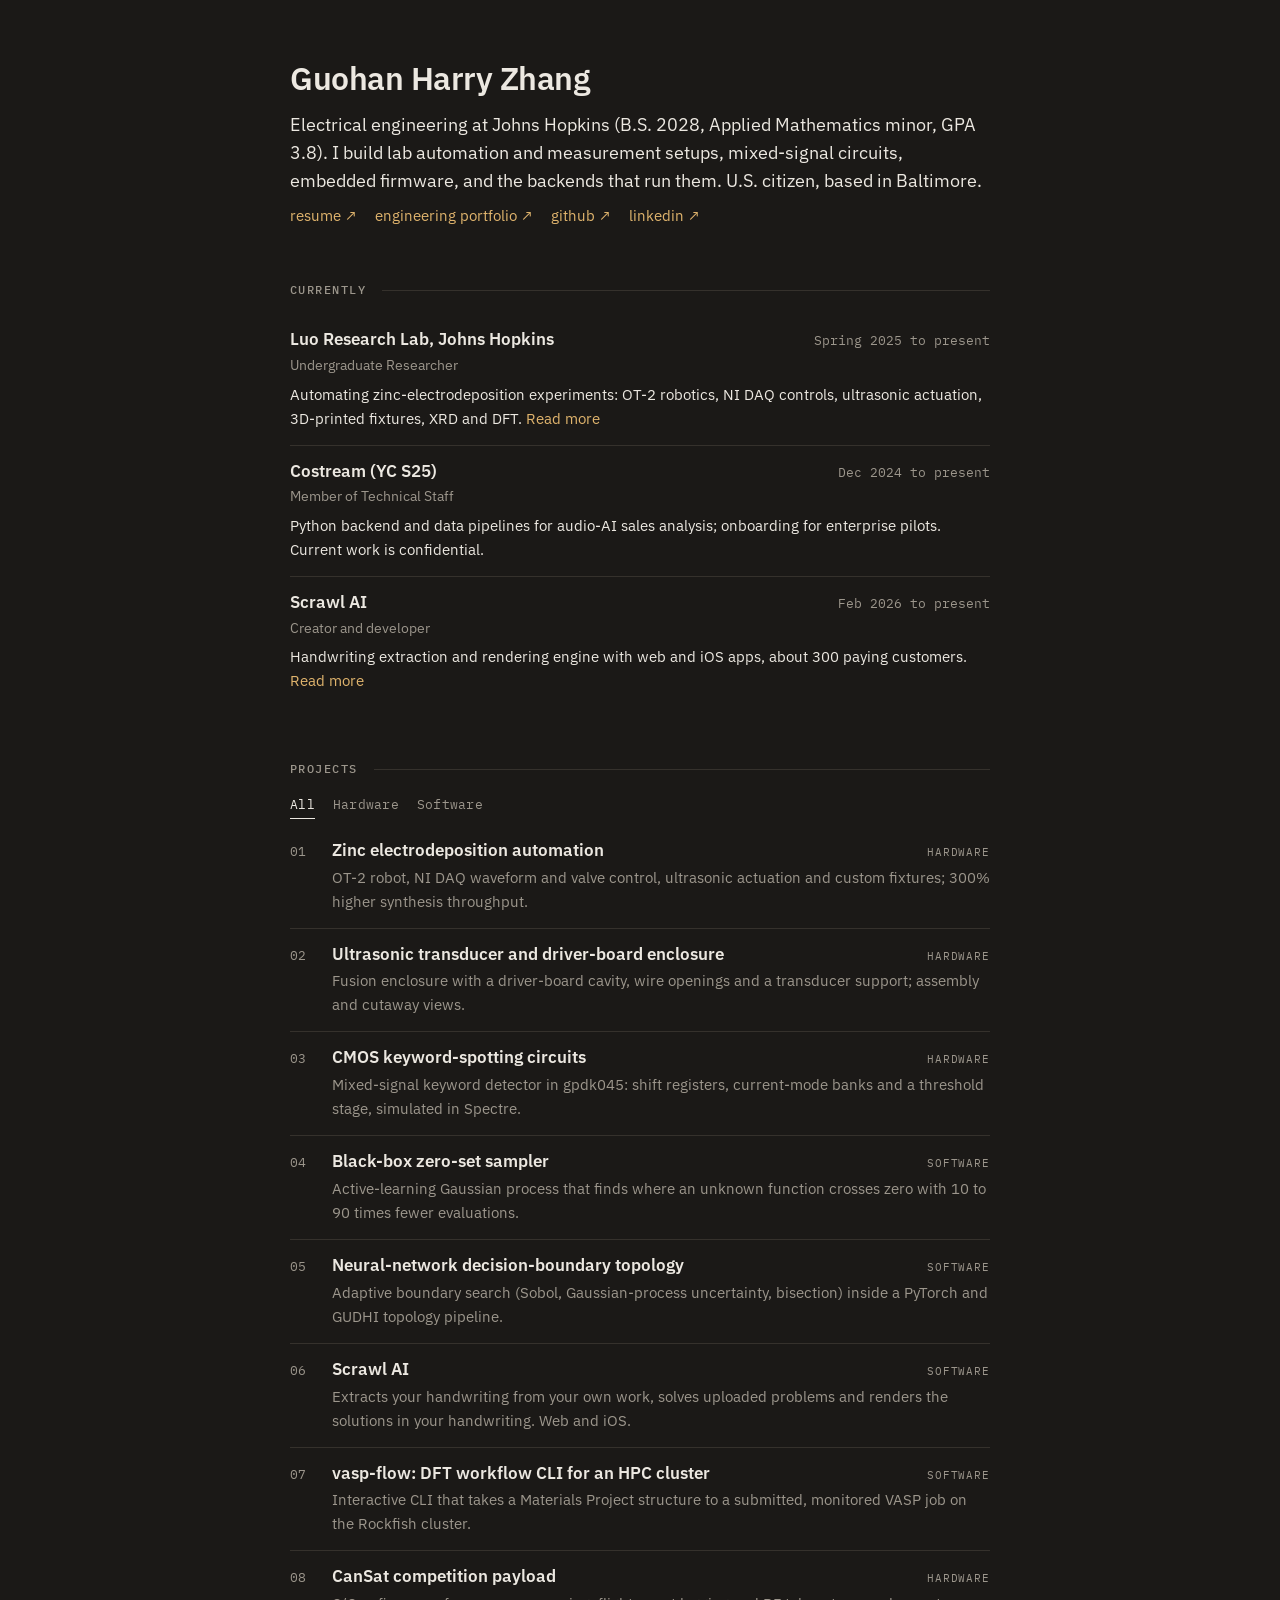
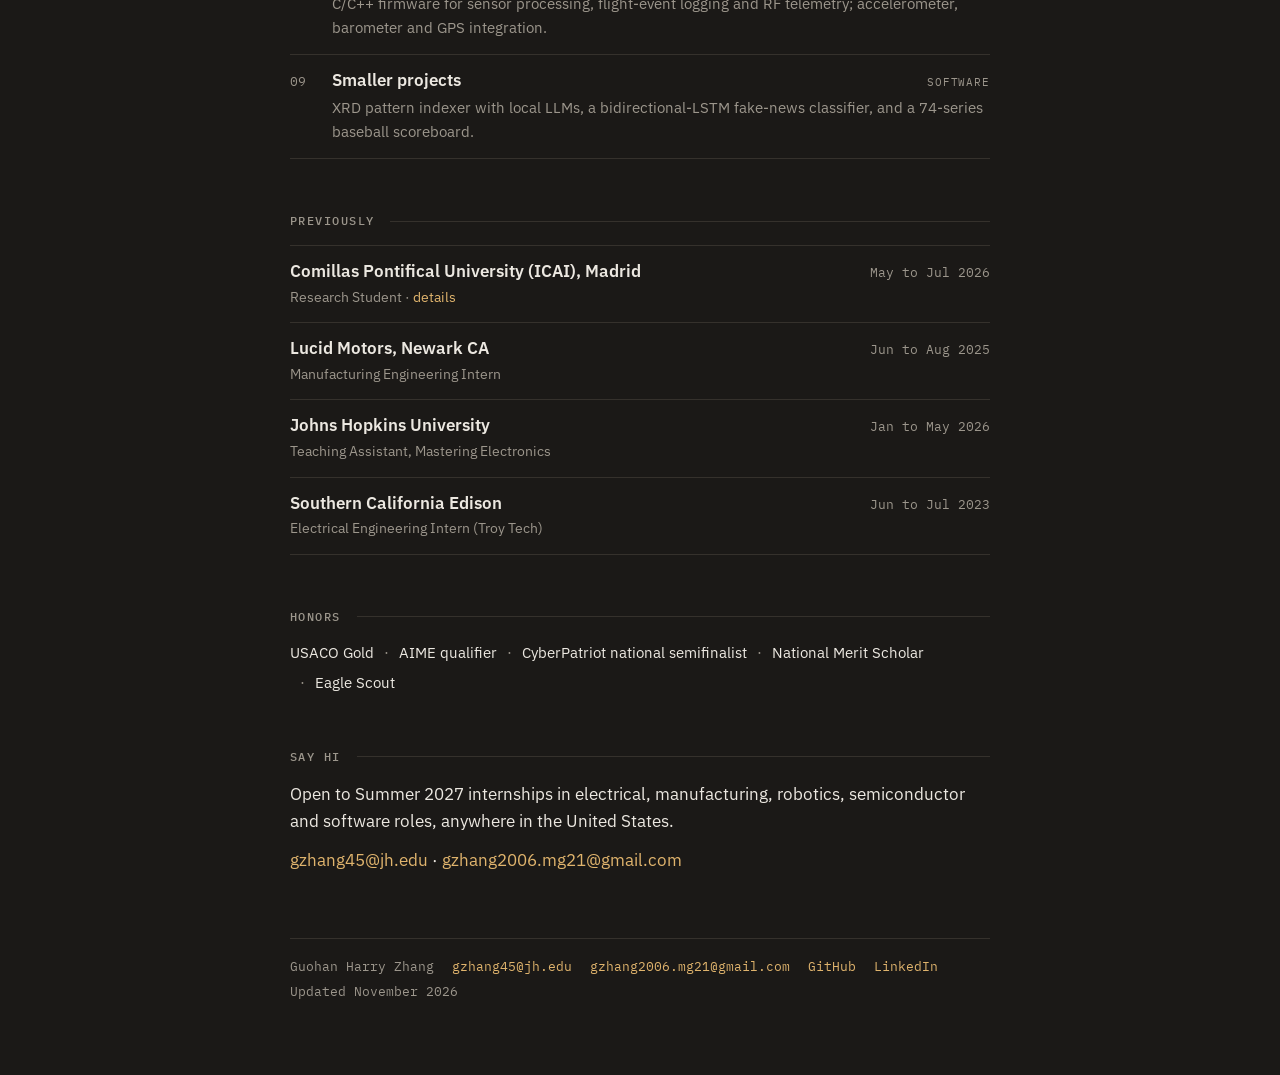
==== index.html @ 82062c02 "Warm charcoal palette with amber links; IBM Plex Sans with Plex Mono labels" ====
<!doctype html>
<html lang="en"><head><meta charset="utf-8"><meta name="viewport" content="width=device-width,initial-scale=1">
<title>Guohan Harry Zhang</title>
<meta name="description" content="Guohan Harry Zhang, electrical engineering at Johns Hopkins: lab automation, mixed-signal circuits, embedded firmware and backend software.">
<meta name="robots" content="noindex, nofollow">
<meta property="og:title" content="Guohan Harry Zhang"><meta property="og:description" content="Guohan Harry Zhang, electrical engineering at Johns Hopkins: lab automation, mixed-signal circuits, embedded firmware and backend software.">
<meta property="og:url" content="https://guohanharryzhang.github.io/"><meta property="og:type" content="website">
<link rel="canonical" href="https://guohanharryzhang.github.io/">
<link rel="preconnect" href="https://fonts.googleapis.com"><link rel="preconnect" href="https://fonts.gstatic.com" crossorigin>
<link href="https://fonts.googleapis.com/css2?family=IBM+Plex+Sans:wght@400;500;600&family=IBM+Plex+Mono:wght@400;500&display=swap" rel="stylesheet">
<link rel="stylesheet" href="/style.css?v=6"></head><body><main>

<header><h1>Guohan Harry Zhang</h1>
<p class="lede">Electrical engineering at Johns Hopkins (B.S. 2028, Applied Mathematics minor, GPA 3.8). I build lab automation and measurement setups, mixed-signal circuits, embedded firmware, and the backends that run them. U.S. citizen, based in Baltimore.</p>
<div class="links"><a href="/assets/Guohan_Zhang_Resume.pdf">resume ↗</a><a href="/assets/Guohan_Zhang_Portfolio.pdf">engineering portfolio ↗</a><a href="https://github.com/guohanharryzhang">github ↗</a><a href="https://www.linkedin.com/in/harrygzhang/">linkedin ↗</a></div></header>
<h2>Currently</h2><div class="row"><h3>Luo Research Lab, Johns Hopkins</h3><span class="when">Spring 2025 to present</span><span class="role">Undergraduate Researcher</span><p class="desc">Automating zinc-electrodeposition experiments: OT-2 robotics, NI DAQ controls, ultrasonic actuation, 3D-printed fixtures, XRD and DFT. <a href=/work/zinc-electrodeposition-automation/>Read more</a></p></div><div class="row"><h3>Costream (YC S25)</h3><span class="when">Dec 2024 to present</span><span class="role">Member of Technical Staff</span><p class="desc">Python backend and data pipelines for audio-AI sales analysis; onboarding for enterprise pilots. Current work is confidential.</p></div><div class="row"><h3>Scrawl AI</h3><span class="when">Feb 2026 to present</span><span class="role">Creator and developer</span><p class="desc">Handwriting extraction and rendering engine with web and iOS apps, about 300 paying customers. <a href=/work/scrawl-ai/>Read more</a></p></div>
<h2>Projects</h2>
<div class="filters" role="group" aria-label="Filter projects"><button aria-pressed="true" data-f="all">All</button><button aria-pressed="false" data-f="hardware">Hardware</button><button aria-pressed="false" data-f="software">Software</button></div>
<ol class="projects"><li data-tag="hardware"><h3><a href="/work/zinc-electrodeposition-automation/">Zinc electrodeposition automation</a></h3><span class="tag">hardware</span><p class="one">OT-2 robot, NI DAQ waveform and valve control, ultrasonic actuation and custom fixtures; 300% higher synthesis throughput.</p></li><li data-tag="hardware"><h3><a href="/work/ultrasonic-transducer-enclosure/">Ultrasonic transducer and driver-board enclosure</a></h3><span class="tag">hardware</span><p class="one">Fusion enclosure with a driver-board cavity, wire openings and a transducer support; assembly and cutaway views.</p></li><li data-tag="hardware"><h3><a href="/work/cmos-keyword-spotting/">CMOS keyword-spotting circuits</a></h3><span class="tag">hardware</span><p class="one">Mixed-signal keyword detector in gpdk045: shift registers, current-mode banks and a threshold stage, simulated in Spectre.</p></li><li data-tag="software"><h3><a href="/work/zero-set-finder/">Black-box zero-set sampler</a></h3><span class="tag">software</span><p class="one">Active-learning Gaussian process that finds where an unknown function crosses zero with 10 to 90 times fewer evaluations.</p></li><li data-tag="software"><h3><a href="/work/neural-network-topology/">Neural-network decision-boundary topology</a></h3><span class="tag">software</span><p class="one">Adaptive boundary search (Sobol, Gaussian-process uncertainty, bisection) inside a PyTorch and GUDHI topology pipeline.</p></li><li data-tag="software"><h3><a href="/work/scrawl-ai/">Scrawl AI</a></h3><span class="tag">software</span><p class="one">Extracts your handwriting from your own work, solves uploaded problems and renders the solutions in your handwriting. Web and iOS.</p></li><li data-tag="software"><h3><a href="/work/vasp-flow/">vasp-flow: DFT workflow CLI for an HPC cluster</a></h3><span class="tag">software</span><p class="one">Interactive CLI that takes a Materials Project structure to a submitted, monitored VASP job on the Rockfish cluster.</p></li><li data-tag="hardware"><h3><a href="/work/cansat-payload/">CanSat competition payload</a></h3><span class="tag">hardware</span><p class="one">C/C++ firmware for sensor processing, flight-event logging and RF telemetry; accelerometer, barometer and GPS integration.</p></li><li data-tag="software"><h3><a href="/work/smaller-projects/">Smaller projects</a></h3><span class="tag">software</span><p class="one">XRD pattern indexer with local LLMs, a bidirectional-LSTM fake-news classifier, and a 74-series baseball scoreboard.</p></li></ol>
<h2>Previously</h2><div class="row"><h3>Comillas Pontifical University (ICAI), Madrid</h3><span class="when">May to Jul 2026</span><span class="role">Research Student · <a href=/work/neural-network-topology/>details</a></span></div><div class="row"><h3>Lucid Motors, Newark CA</h3><span class="when">Jun to Aug 2025</span><span class="role">Manufacturing Engineering Intern</span></div><div class="row"><h3>Johns Hopkins University</h3><span class="when">Jan to May 2026</span><span class="role">Teaching Assistant, Mastering Electronics</span></div><div class="row"><h3>Southern California Edison</h3><span class="when">Jun to Jul 2023</span><span class="role">Electrical Engineering Intern (Troy Tech)</span></div>
<h2>Honors</h2><ul class="honors"><li>USACO Gold</li><li>AIME qualifier</li><li>CyberPatriot national semifinalist</li><li>National Merit Scholar</li><li>Eagle Scout</li></ul>
<h2>Say hi</h2><p class="contact">Open to Summer 2027 internships in electrical, manufacturing, robotics, semiconductor and software roles, anywhere in the United States.</p>
<p class="contact"><a href="mailto:gzhang45@jh.edu">gzhang45@jh.edu</a> · <a href="mailto:gzhang2006.mg21@gmail.com">gzhang2006.mg21@gmail.com</a></p>
<script>
document.querySelectorAll('.filters button').forEach(b=>b.addEventListener('click',()=>{
 const f=b.dataset.f;document.querySelectorAll('.filters button').forEach(x=>x.setAttribute('aria-pressed',x===b));
 document.querySelectorAll('ol.projects li').forEach(li=>li.classList.toggle('hide',f!=='all'&&li.dataset.tag!==f));}));
</script>
<footer><span>Guohan Harry Zhang</span><a href="mailto:gzhang45@jh.edu">gzhang45@jh.edu</a><a href="mailto:gzhang2006.mg21@gmail.com">gzhang2006.mg21@gmail.com</a><a href="https://github.com/guohanharryzhang">GitHub</a><a href="https://www.linkedin.com/in/harrygzhang/">LinkedIn</a><span>Updated November 2026</span></footer>
</main></body></html>
---- style.css ----
:root{--bg:#1b1917;--fg:#ece8e1;--muted:#9c968c;--line:#35312c;--accent:#e0b46d;--soft:#242120;--figbg:#f5f3ef;color-scheme:dark}
*{box-sizing:border-box}html{-webkit-text-size-adjust:100%}
body{margin:0;background:var(--bg);color:var(--fg);font:16px/1.6 "IBM Plex Sans",-apple-system,BlinkMacSystemFont,"Segoe UI",Helvetica,Arial,sans-serif;padding:0 20px}
main{max-width:700px;margin:0 auto;padding:60px 0 72px}
a{color:var(--accent);text-decoration:none}a:hover{text-decoration:underline;text-underline-offset:3px}
h1{font-size:32px;font-weight:600;line-height:1.15;margin:0 0 6px;letter-spacing:-.015em}
h2{display:flex;align-items:center;gap:16px;font:500 12px/1 "IBM Plex Mono",ui-monospace,SFMono-Regular,Menlo,monospace;letter-spacing:.12em;text-transform:uppercase;color:var(--muted);margin:56px 0 18px}
h2::after{content:"";flex:1;height:1px;background:var(--line)}
h3{font-size:17px;font-weight:600;margin:0;line-height:1.35}
h3 a{color:var(--fg)}h3 a:hover{color:var(--accent)}
p{margin:0 0 12px}
.lede{font-size:18px;line-height:1.55;margin:14px 0 6px}
.meta{font-size:14px;color:var(--muted);margin:0 0 18px}
.meta span+span::before{content:"\00b7";margin:0 8px}
.links{display:flex;flex-wrap:wrap;gap:6px 18px;margin:10px 0 0;font-size:15px}
.row{display:grid;grid-template-columns:1fr auto;gap:2px 16px;padding:14px 0;border-top:1px solid var(--line)}
.row:first-of-type{border-top:0}.row:last-of-type{border-bottom:1px solid var(--line)}
.row .when{color:var(--muted);font:13px/1.6 "IBM Plex Mono",ui-monospace,SFMono-Regular,Menlo,monospace;white-space:nowrap;padding-top:3px}
.row .role{color:var(--muted);font-size:14px;grid-column:1/-1}
.row .desc{grid-column:1/-1;font-size:15px;margin:4px 0 0}
ol.projects{list-style:none;padding:0;margin:0;counter-reset:p}
ol.projects li{display:grid;grid-template-columns:30px 1fr auto;gap:3px 12px;padding:14px 0;border-top:1px solid var(--line);counter-increment:p}
ol.projects li:first-child{border-top:0}ol.projects li:last-child{border-bottom:1px solid var(--line)}
ol.projects li::before{content:counter(p,decimal-leading-zero);color:var(--muted);font:13px/1.6 "IBM Plex Mono",ui-monospace,SFMono-Regular,Menlo,monospace;padding-top:3px}
ol.projects .one{grid-column:2/-1;font-size:15px;color:var(--muted);margin:0}
.tag{font:11px/1.6 "IBM Plex Mono",ui-monospace,SFMono-Regular,Menlo,monospace;letter-spacing:.08em;text-transform:uppercase;color:var(--muted);padding-top:5px;white-space:nowrap}
.filters{display:flex;gap:18px;margin:0 0 6px;font:13px/1.6 "IBM Plex Mono",ui-monospace,SFMono-Regular,Menlo,monospace}
.filters button{font:inherit;background:none;color:var(--muted);border:0;border-bottom:1px solid transparent;padding:2px 0;cursor:pointer;letter-spacing:.02em}
.filters button:hover{color:var(--fg)}
.filters button[aria-pressed=true]{color:var(--fg);border-bottom-color:var(--fg)}
li.hide{display:none!important}
.honors{display:flex;flex-wrap:wrap;gap:6px 0;padding:0;margin:0;list-style:none;font-size:15px}
.honors li+li::before{content:"\00b7";color:var(--muted);margin:0 10px}
.contact{font-size:17px}
.crumb{font:13px/1.6 "IBM Plex Mono",ui-monospace,SFMono-Regular,Menlo,monospace;color:var(--muted);margin:0 0 36px;display:flex;gap:10px}
.kicker{color:var(--muted);font:13px/1.6 "IBM Plex Mono",ui-monospace,SFMono-Regular,Menlo,monospace;margin:0 0 22px}
.results{display:grid;grid-template-columns:repeat(auto-fit,minmax(150px,1fr));gap:12px 28px;margin:0 0 24px;padding:16px 0;border-top:1px solid var(--line);border-bottom:1px solid var(--line)}
.results div b{display:block;font-weight:600;font-size:26px;line-height:1.1;letter-spacing:-.02em}
.results div span{font-size:13px;color:var(--muted)}
ul.work{padding-left:18px;margin:0 0 20px}ul.work li{margin:0 0 8px}
figure{margin:26px 0}figure img{display:block;width:100%;height:auto;border:1px solid var(--line);border-radius:3px;background:var(--figbg)}
figcaption{font-size:13px;color:var(--muted);margin-top:8px}
.tools{font-size:14px;color:var(--muted)}
footer{margin-top:64px;padding-top:18px;border-top:1px solid var(--line);font:13px/1.6 "IBM Plex Mono",ui-monospace,SFMono-Regular,Menlo,monospace;color:var(--muted);display:flex;flex-wrap:wrap;gap:4px 18px}
@media(max-width:600px){h1{font-size:26px}.row{grid-template-columns:1fr}.row .when{white-space:normal}ol.projects li{grid-template-columns:30px 1fr}.tag{grid-column:2;padding-top:0}}
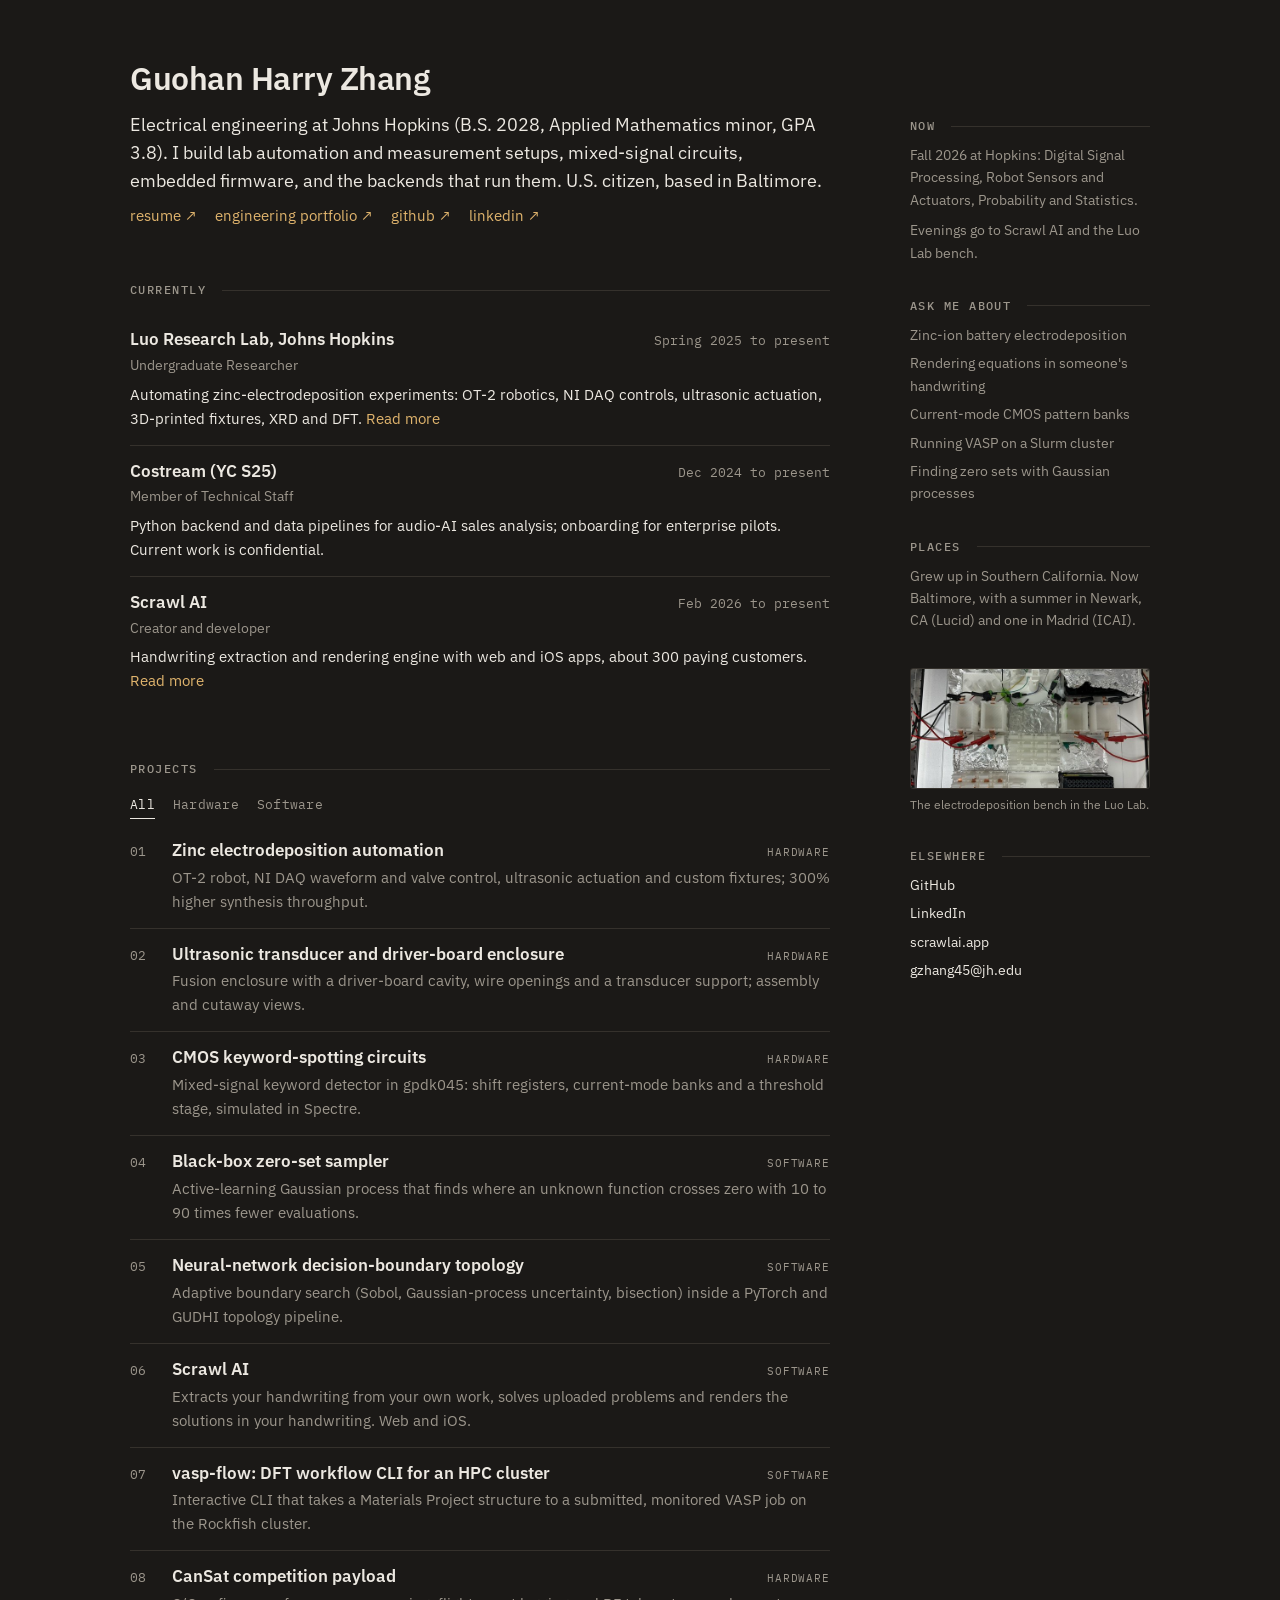
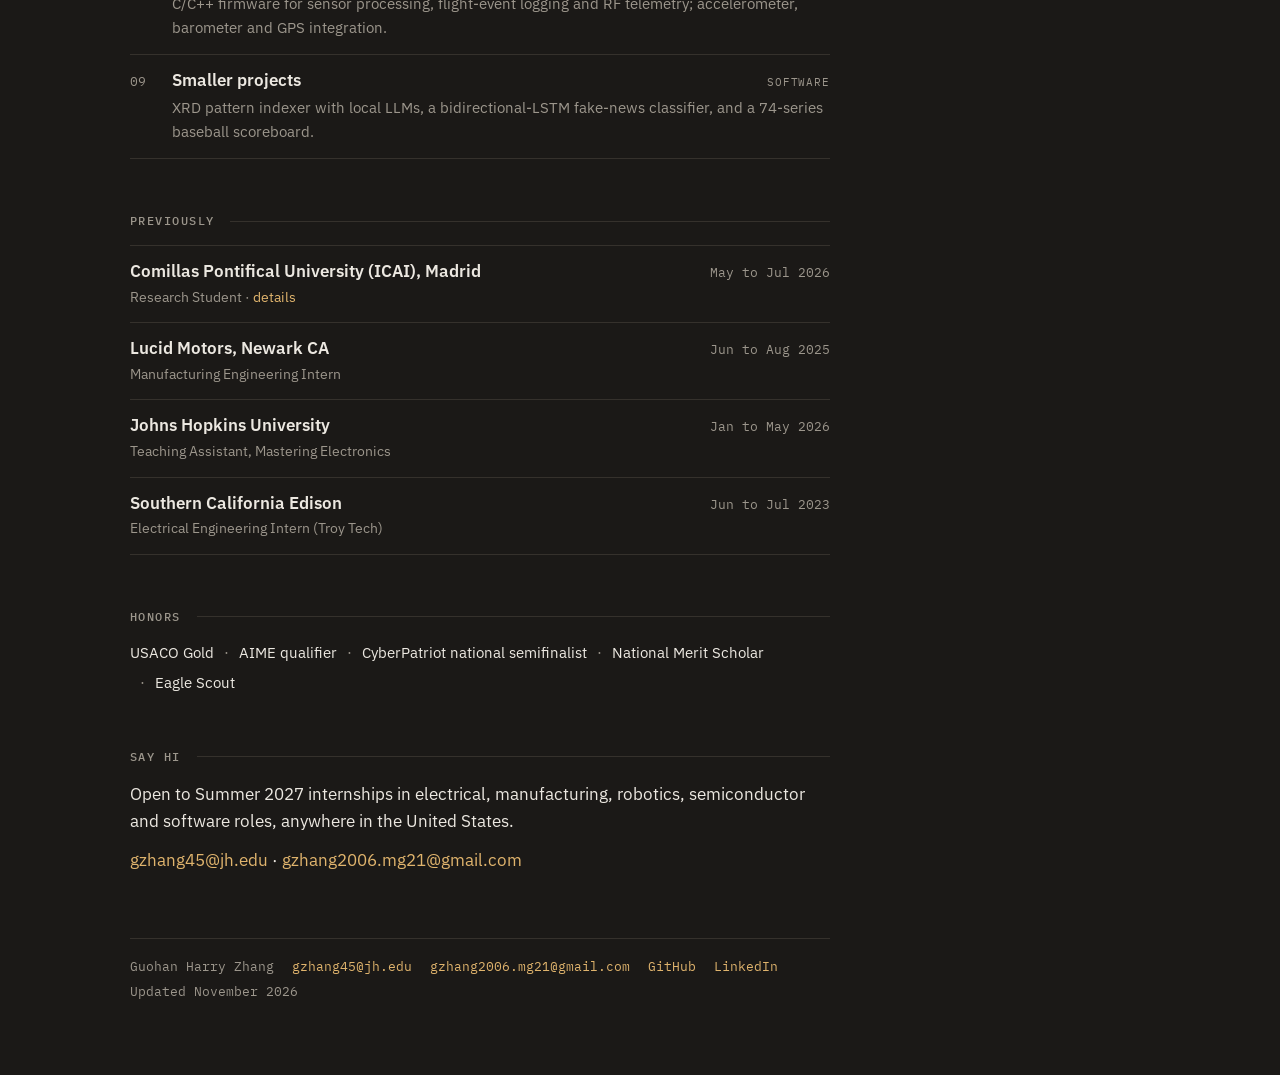
==== commit b0a4a3df: "Sidebar on wide screens (now, ask me about, places, lab photo, elsewhere); resume PDF header Guohan " ====
--- a/index.html
+++ b/index.html
@@ -8,7 +8,7 @@
 <link rel="canonical" href="https://guohanharryzhang.github.io/">
 <link rel="preconnect" href="https://fonts.googleapis.com"><link rel="preconnect" href="https://fonts.gstatic.com" crossorigin>
 <link href="https://fonts.googleapis.com/css2?family=IBM+Plex+Sans:wght@400;500;600&family=IBM+Plex+Mono:wght@400;500&display=swap" rel="stylesheet">
-<link rel="stylesheet" href="/style.css?v=6"></head><body><main>
+<link rel="stylesheet" href="/style.css?v=7"></head><body><div class="page"><main>
 
 <header><h1>Guohan Harry Zhang</h1>
 <p class="lede">Electrical engineering at Johns Hopkins (B.S. 2028, Applied Mathematics minor, GPA 3.8). I build lab automation and measurement setups, mixed-signal circuits, embedded firmware, and the backends that run them. U.S. citizen, based in Baltimore.</p>
@@ -27,4 +27,10 @@
  document.querySelectorAll('ol.projects li').forEach(li=>li.classList.toggle('hide',f!=='all'&&li.dataset.tag!==f));}));
 </script>
 <footer><span>Guohan Harry Zhang</span><a href="mailto:gzhang45@jh.edu">gzhang45@jh.edu</a><a href="mailto:gzhang2006.mg21@gmail.com">gzhang2006.mg21@gmail.com</a><a href="https://github.com/guohanharryzhang">GitHub</a><a href="https://www.linkedin.com/in/harrygzhang/">LinkedIn</a><span>Updated November 2026</span></footer>
-</main></body></html>+</main><aside>
+<section><h2>Now</h2><p>Fall 2026 at Hopkins: Digital Signal Processing, Robot Sensors and Actuators, Probability and Statistics.</p><p>Evenings go to Scrawl AI and the Luo Lab bench.</p></section>
+<section><h2>Ask me about</h2><ul><li>Zinc-ion battery electrodeposition</li><li>Rendering equations in someone's handwriting</li><li>Current-mode CMOS pattern banks</li><li>Running VASP on a Slurm cluster</li><li>Finding zero sets with Gaussian processes</li></ul></section>
+<section><h2>Places</h2><p>Grew up in Southern California. Now Baltimore, with a summer in Newark, CA (Lucid) and one in Madrid (ICAI).</p></section>
+<section><figure><img src="/assets/lab_detail_small.jpg" alt="Electrodeposition bench in the Luo Lab" loading="lazy"><figcaption>The electrodeposition bench in the Luo Lab.</figcaption></figure></section>
+<section><h2>Elsewhere</h2><ul><li><a href="https://github.com/guohanharryzhang">GitHub</a></li><li><a href="https://www.linkedin.com/in/harrygzhang/">LinkedIn</a></li><li><a href="https://scrawlai.app/">scrawlai.app</a></li><li><a href="mailto:gzhang45@jh.edu">gzhang45@jh.edu</a></li></ul></section>
+</aside></div></body></html>
--- a/style.css
+++ b/style.css
@@ -2,6 +2,15 @@
 *{box-sizing:border-box}html{-webkit-text-size-adjust:100%}
 body{margin:0;background:var(--bg);color:var(--fg);font:16px/1.6 "IBM Plex Sans",-apple-system,BlinkMacSystemFont,"Segoe UI",Helvetica,Arial,sans-serif;padding:0 20px}
 main{max-width:700px;margin:0 auto;padding:60px 0 72px}
+.page{max-width:700px;margin:0 auto}
+@media(min-width:1180px){.page{max-width:1020px;display:grid;grid-template-columns:700px 240px;column-gap:80px;align-items:start}.page main{max-width:none;margin:0;grid-column:1}.page aside{grid-column:2;position:sticky;top:60px;padding-top:60px}}
+aside{font-size:14px;color:var(--muted)}
+aside h2{margin:0 0 12px}aside section{margin:0 0 36px}
+aside p{margin:0 0 8px}aside ul{margin:0;padding:0;list-style:none}aside li{margin:0 0 6px}
+aside a{color:var(--fg)}aside a:hover{color:var(--accent)}
+aside img{display:block;width:100%;height:auto;border:1px solid var(--line);border-radius:3px}
+aside figure{margin:0}aside figcaption{font-size:12px;margin-top:6px}
+@media(max-width:1179px){aside{display:none}}
 a{color:var(--accent);text-decoration:none}a:hover{text-decoration:underline;text-underline-offset:3px}
 h1{font-size:32px;font-weight:600;line-height:1.15;margin:0 0 6px;letter-spacing:-.015em}
 h2{display:flex;align-items:center;gap:16px;font:500 12px/1 "IBM Plex Mono",ui-monospace,SFMono-Regular,Menlo,monospace;letter-spacing:.12em;text-transform:uppercase;color:var(--muted);margin:56px 0 18px}
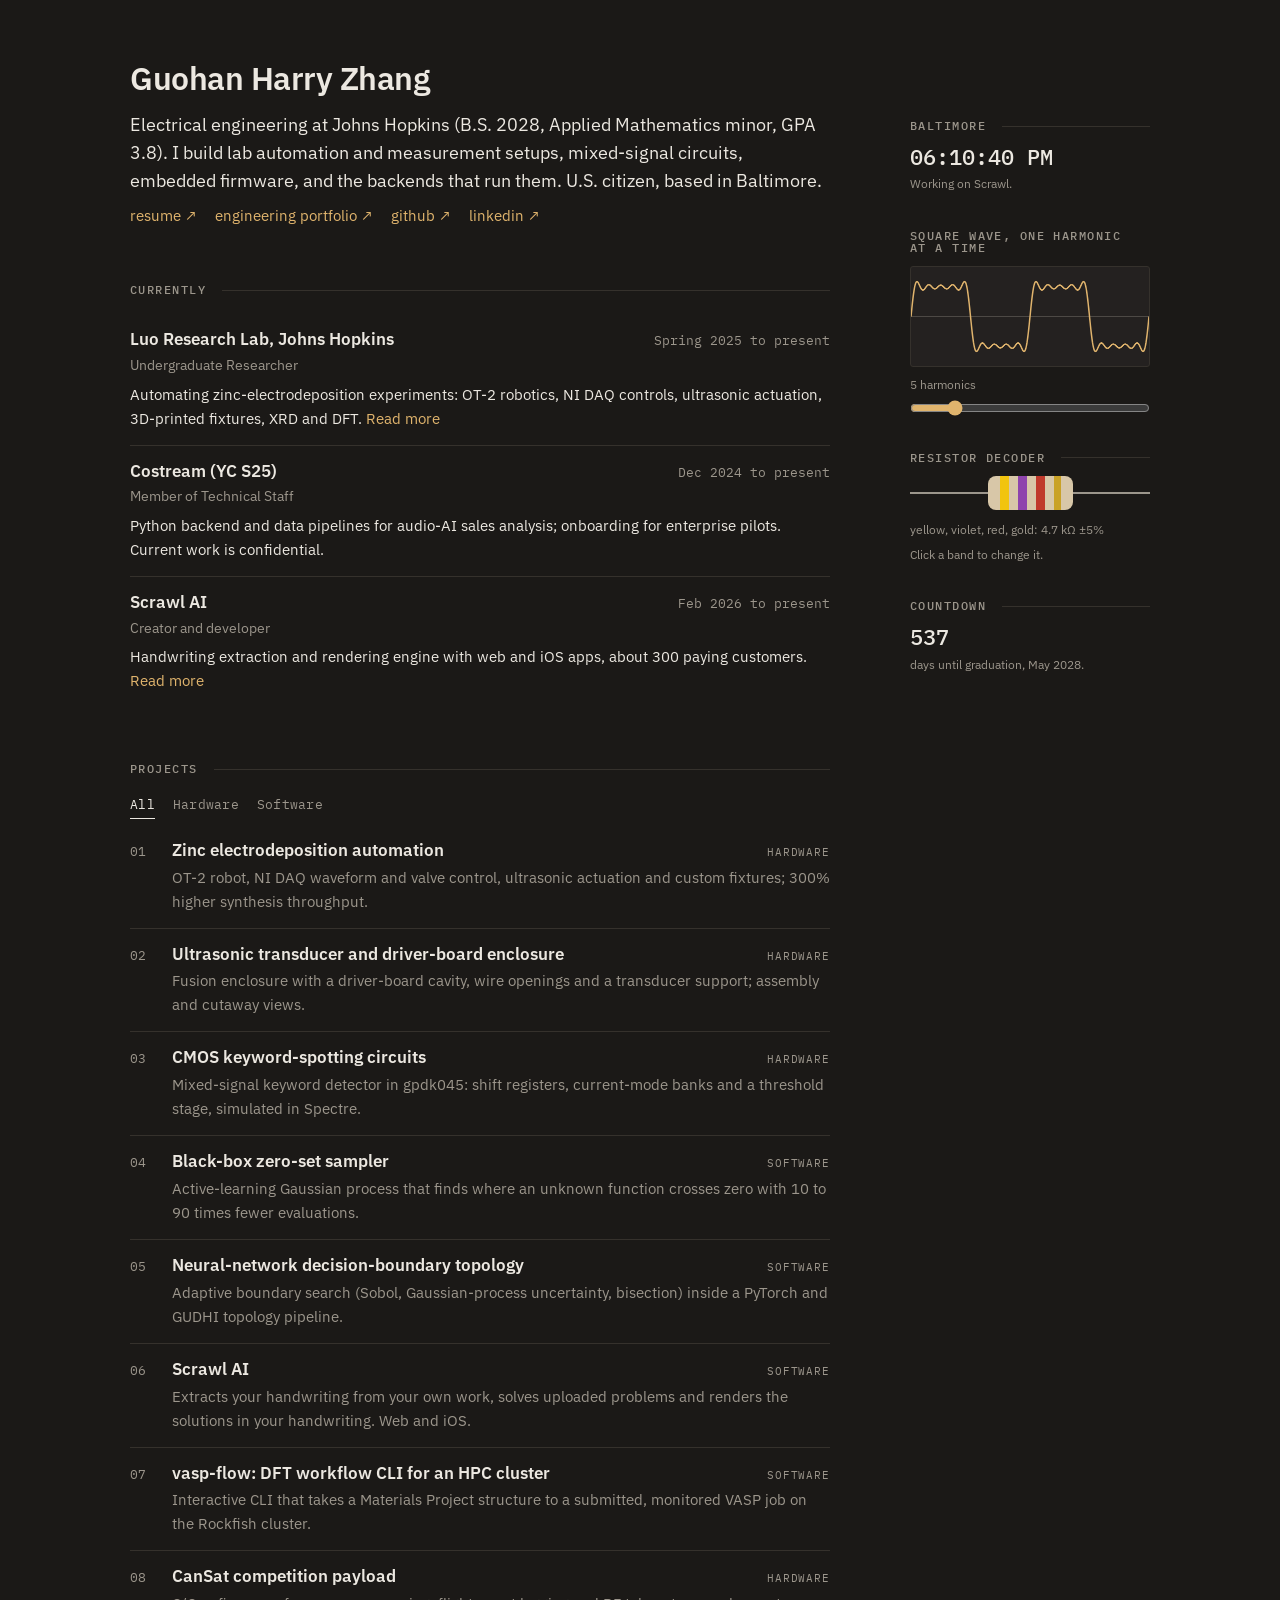
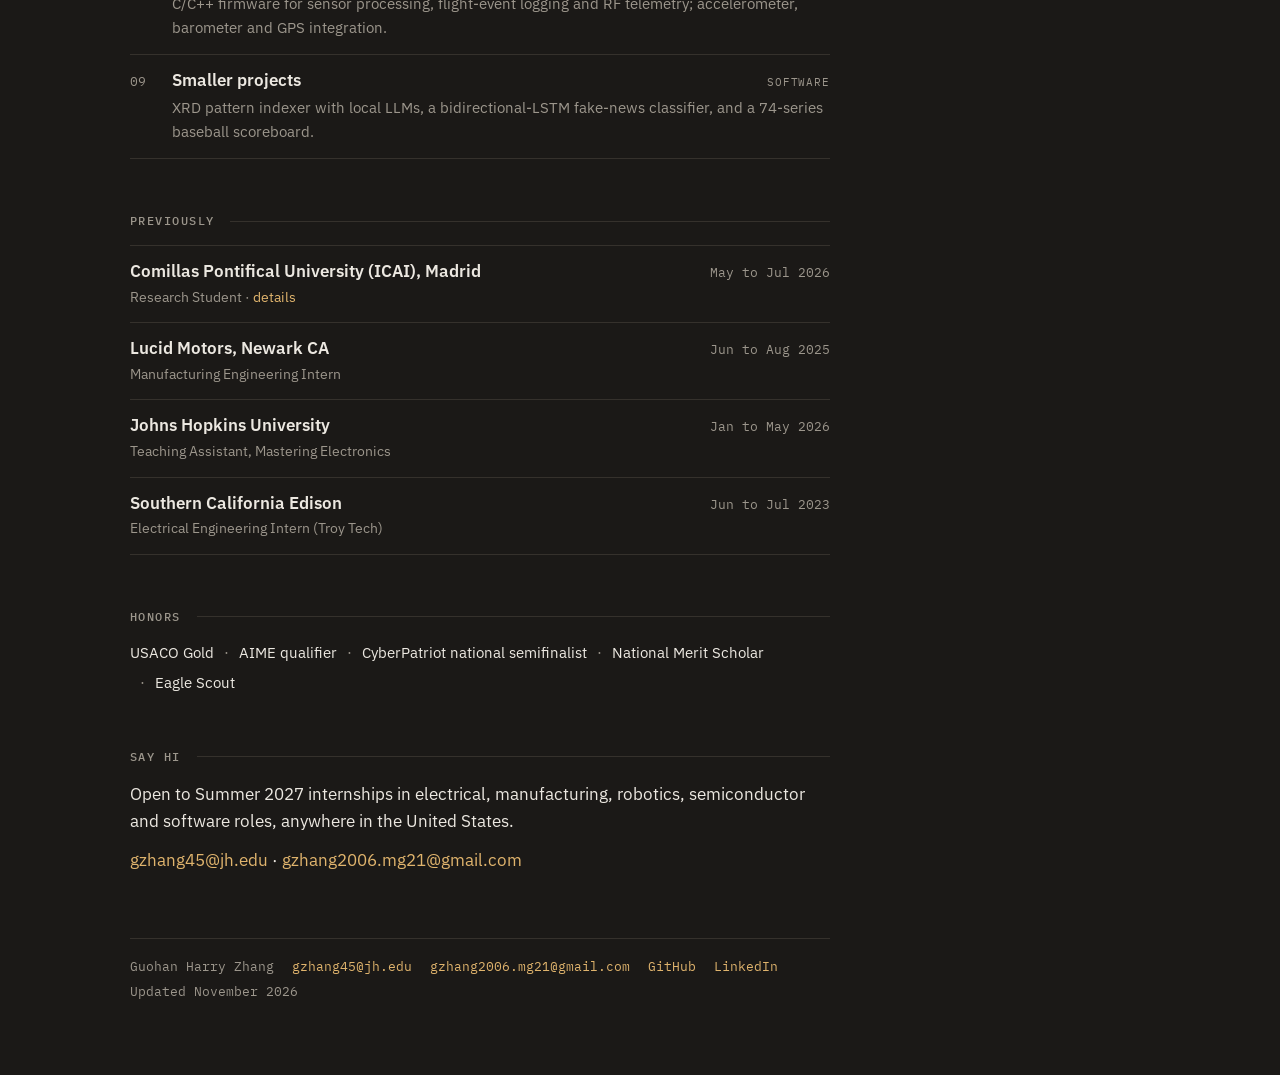
==== commit 9bf9b83c: "Sidebar gadgets: Baltimore clock, Fourier square-wave slider, resistor color decoder, graduation cou" ====
--- a/index.html
+++ b/index.html
@@ -8,7 +8,7 @@
 <link rel="canonical" href="https://guohanharryzhang.github.io/">
 <link rel="preconnect" href="https://fonts.googleapis.com"><link rel="preconnect" href="https://fonts.gstatic.com" crossorigin>
 <link href="https://fonts.googleapis.com/css2?family=IBM+Plex+Sans:wght@400;500;600&family=IBM+Plex+Mono:wght@400;500&display=swap" rel="stylesheet">
-<link rel="stylesheet" href="/style.css?v=7"></head><body><div class="page"><main>
+<link rel="stylesheet" href="/style.css?v=8"></head><body><div class="page"><main>
 
 <header><h1>Guohan Harry Zhang</h1>
 <p class="lede">Electrical engineering at Johns Hopkins (B.S. 2028, Applied Mathematics minor, GPA 3.8). I build lab automation and measurement setups, mixed-signal circuits, embedded firmware, and the backends that run them. U.S. citizen, based in Baltimore.</p>
@@ -28,9 +28,31 @@
 </script>
 <footer><span>Guohan Harry Zhang</span><a href="mailto:gzhang45@jh.edu">gzhang45@jh.edu</a><a href="mailto:gzhang2006.mg21@gmail.com">gzhang2006.mg21@gmail.com</a><a href="https://github.com/guohanharryzhang">GitHub</a><a href="https://www.linkedin.com/in/harrygzhang/">LinkedIn</a><span>Updated November 2026</span></footer>
 </main><aside>
-<section><h2>Now</h2><p>Fall 2026 at Hopkins: Digital Signal Processing, Robot Sensors and Actuators, Probability and Statistics.</p><p>Evenings go to Scrawl AI and the Luo Lab bench.</p></section>
-<section><h2>Ask me about</h2><ul><li>Zinc-ion battery electrodeposition</li><li>Rendering equations in someone's handwriting</li><li>Current-mode CMOS pattern banks</li><li>Running VASP on a Slurm cluster</li><li>Finding zero sets with Gaussian processes</li></ul></section>
-<section><h2>Places</h2><p>Grew up in Southern California. Now Baltimore, with a summer in Newark, CA (Lucid) and one in Madrid (ICAI).</p></section>
-<section><figure><img src="/assets/lab_detail_small.jpg" alt="Electrodeposition bench in the Luo Lab" loading="lazy"><figcaption>The electrodeposition bench in the Luo Lab.</figcaption></figure></section>
-<section><h2>Elsewhere</h2><ul><li><a href="https://github.com/guohanharryzhang">GitHub</a></li><li><a href="https://www.linkedin.com/in/harrygzhang/">LinkedIn</a></li><li><a href="https://scrawlai.app/">scrawlai.app</a></li><li><a href="mailto:gzhang45@jh.edu">gzhang45@jh.edu</a></li></ul></section>
-</aside></div></body></html>+<section><h2>Baltimore</h2><p class="clock" id="clock">--:--:--</p><p class="small" id="clocknote"></p></section>
+<section><h2>Square wave, one harmonic at a time</h2><canvas id="fx" width="480" height="200"></canvas>
+<label class="small"><span id="fxn">5 harmonics</span><input id="fxs" type="range" min="1" max="25" value="5"></label></section>
+<section><h2>Resistor decoder</h2><div class="res" id="res"><span class="lead"></span><span class="body"><i data-b="0"></i><i data-b="1"></i><i data-b="2"></i><i class="tol"></i></span><span class="lead"></span></div>
+<p class="small" id="resv"></p><p class="small">Click a band to change it.</p></section>
+<section><h2>Countdown</h2><p class="clock" id="grad"></p><p class="small">days until graduation, May 2028.</p></section>
+</aside>
+<script>
+(function(){
+const z=document.getElementById('clock'),zn=document.getElementById('clocknote');
+function tick(){const d=new Date();z.textContent=d.toLocaleTimeString('en-US',{timeZone:'America/New_York',hour:'2-digit',minute:'2-digit',second:'2-digit'});
+const h=+d.toLocaleString('en-US',{timeZone:'America/New_York',hour:'numeric',hour12:false});zn.textContent=h<7?'Probably asleep.':h<9?'Coffee.':h<18?'In class or in the lab.':h<23?'Working on Scrawl.':'Should be asleep.';}
+tick();setInterval(tick,1000);
+const c=document.getElementById('fx'),g=c.getContext('2d'),s=document.getElementById('fxs'),n=document.getElementById('fxn');
+const acc=getComputedStyle(document.documentElement).getPropertyValue('--accent').trim(),mut=getComputedStyle(document.documentElement).getPropertyValue('--muted').trim();
+function draw(){const N=+s.value;n.textContent=N+(N===1?' harmonic':' harmonics');g.clearRect(0,0,c.width,c.height);
+g.strokeStyle=mut;g.globalAlpha=.35;g.lineWidth=2;g.beginPath();g.moveTo(0,c.height/2);g.lineTo(c.width,c.height/2);g.stroke();g.globalAlpha=1;
+g.strokeStyle=acc;g.lineWidth=3;g.beginPath();for(let i=0;i<=c.width;i++){const x=i/c.width*4*Math.PI;let y=0;for(let k=1;k<=N;k++){const m=2*k-1;y+=Math.sin(m*x)/m;}
+const py=c.height/2-y*(c.height*0.38);i?g.lineTo(i,py):g.moveTo(i,py);}g.stroke();}
+s.addEventListener('input',draw);draw();
+const cols=['black','brown','red','orange','yellow','green','blue','violet','grey','white'],hex=['#111','#6b3a1f','#c0392b','#e67e22','#f1c40f','#27ae60','#2980b9','#8e44ad','#7f8c8d','#ecf0f1'];
+const st=[4,7,2],bands=[...document.querySelectorAll('#res i[data-b]')],out=document.getElementById('resv');
+function fmt(v){const s=x=>String(parseFloat(x.toPrecision(3)));return v>=1e6?s(v/1e6)+' MΩ':v>=1e3?s(v/1e3)+' kΩ':s(v)+' Ω';}
+function show(){bands.forEach((b,i)=>{b.style.background=hex[st[i]];b.title=cols[st[i]];});const v=(st[0]*10+st[1])*Math.pow(10,st[2]);out.textContent=cols[st[0]]+', '+cols[st[1]]+', '+cols[st[2]]+', gold: '+fmt(v)+' ±5%';}
+bands.forEach((b,i)=>b.addEventListener('click',()=>{st[i]=(st[i]+1)%10;show();}));show();
+document.getElementById('grad').textContent=Math.max(0,Math.ceil((new Date('2028-05-25T00:00:00-04:00')-new Date())/864e5)).toLocaleString();
+})();
+</script></div></body></html>
--- a/style.css
+++ b/style.css
@@ -10,6 +10,11 @@
 aside a{color:var(--fg)}aside a:hover{color:var(--accent)}
 aside img{display:block;width:100%;height:auto;border:1px solid var(--line);border-radius:3px}
 aside figure{margin:0}aside figcaption{font-size:12px;margin-top:6px}
+aside .clock{font:500 22px/1.2 "IBM Plex Mono",ui-monospace,monospace;color:var(--fg);margin:0 0 4px;font-variant-numeric:tabular-nums}
+aside .small{font-size:12px;margin:0 0 6px}
+aside label.small{display:block}aside input[type=range]{display:block;width:100%;margin:6px 0 0;accent-color:var(--accent)}
+aside canvas{display:block;width:100%;height:auto;border:1px solid var(--line);border-radius:3px;background:var(--soft);margin:0 0 8px}
+.res{display:flex;align-items:center;margin:4px 0 10px}.res .lead{flex:1;height:2px;background:var(--muted)}.res .body{display:flex;gap:9px;padding:0 12px;height:34px;align-items:center;background:#d8c7a8;border-radius:8px}.res i{display:block;width:9px;height:34px;cursor:pointer}.res i.tol{background:#c9a227;cursor:default;width:7px}
 @media(max-width:1179px){aside{display:none}}
 a{color:var(--accent);text-decoration:none}a:hover{text-decoration:underline;text-underline-offset:3px}
 h1{font-size:32px;font-weight:600;line-height:1.15;margin:0 0 6px;letter-spacing:-.015em}
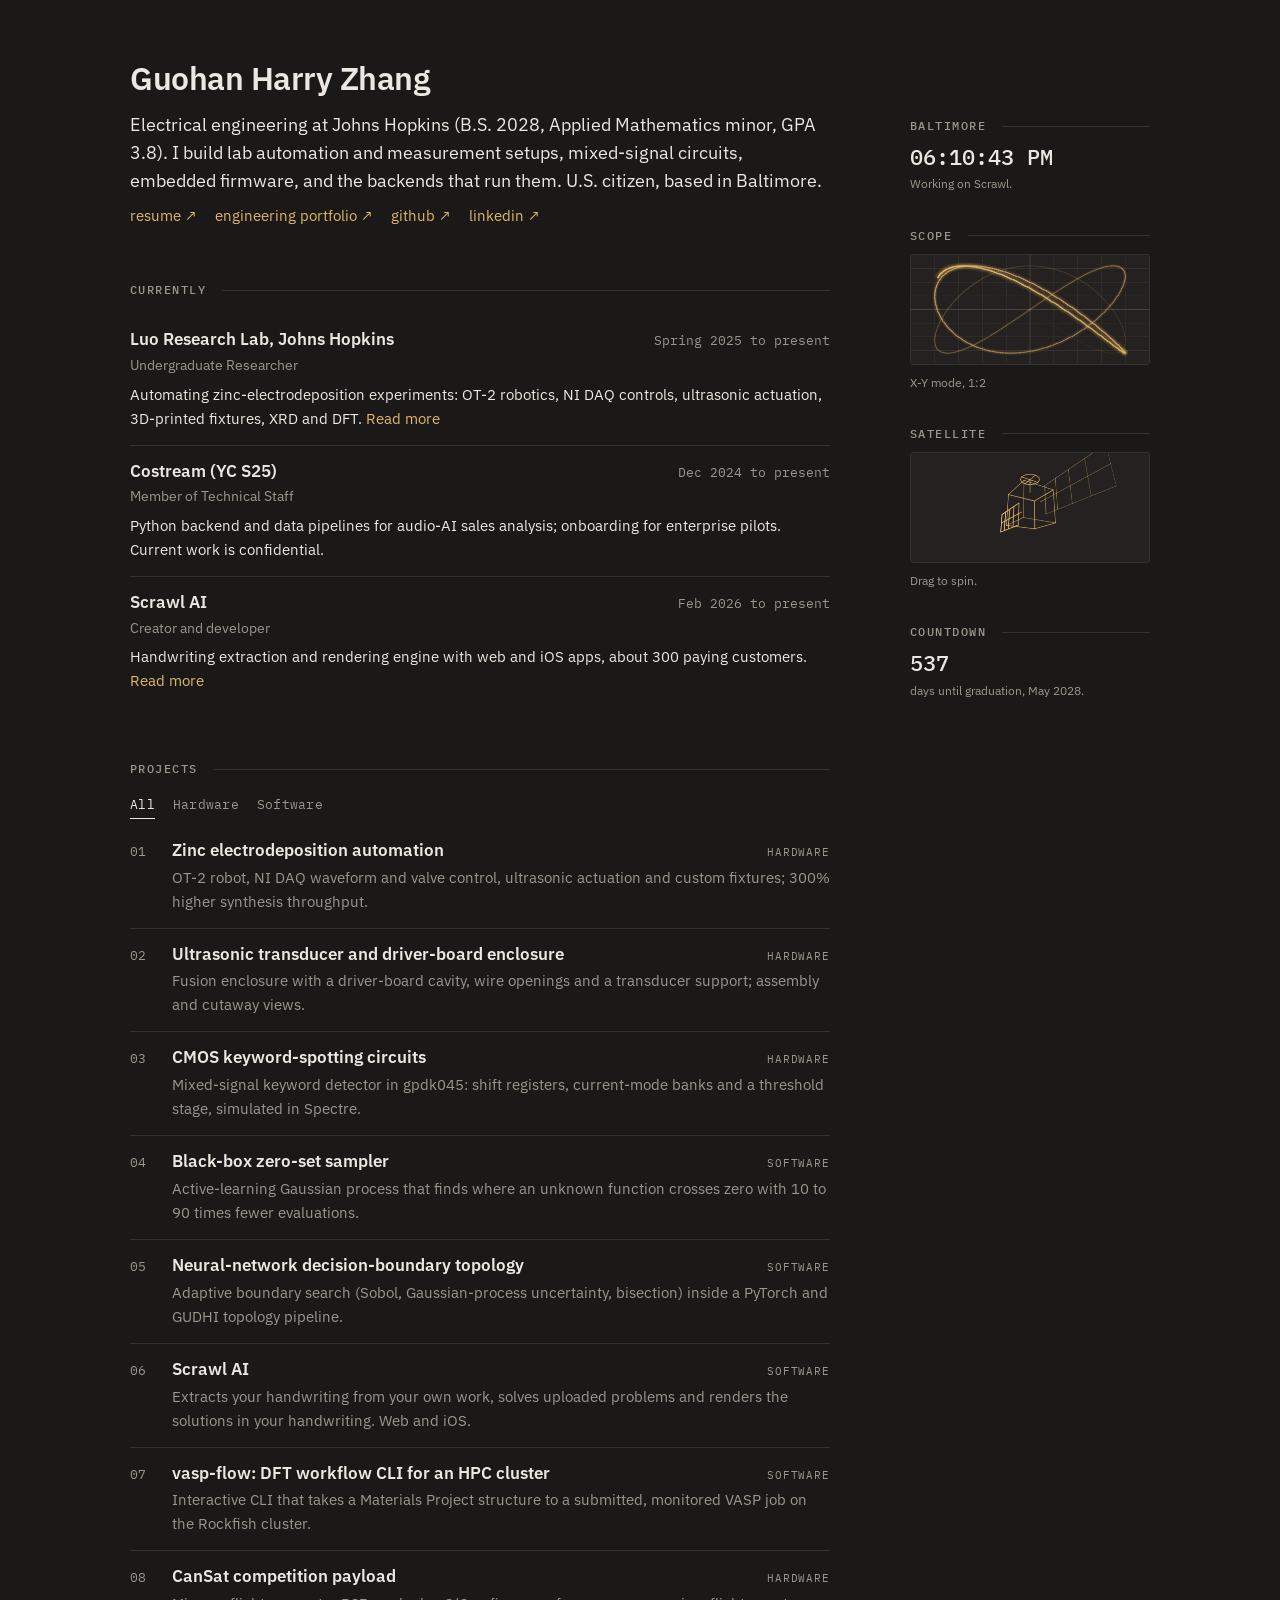
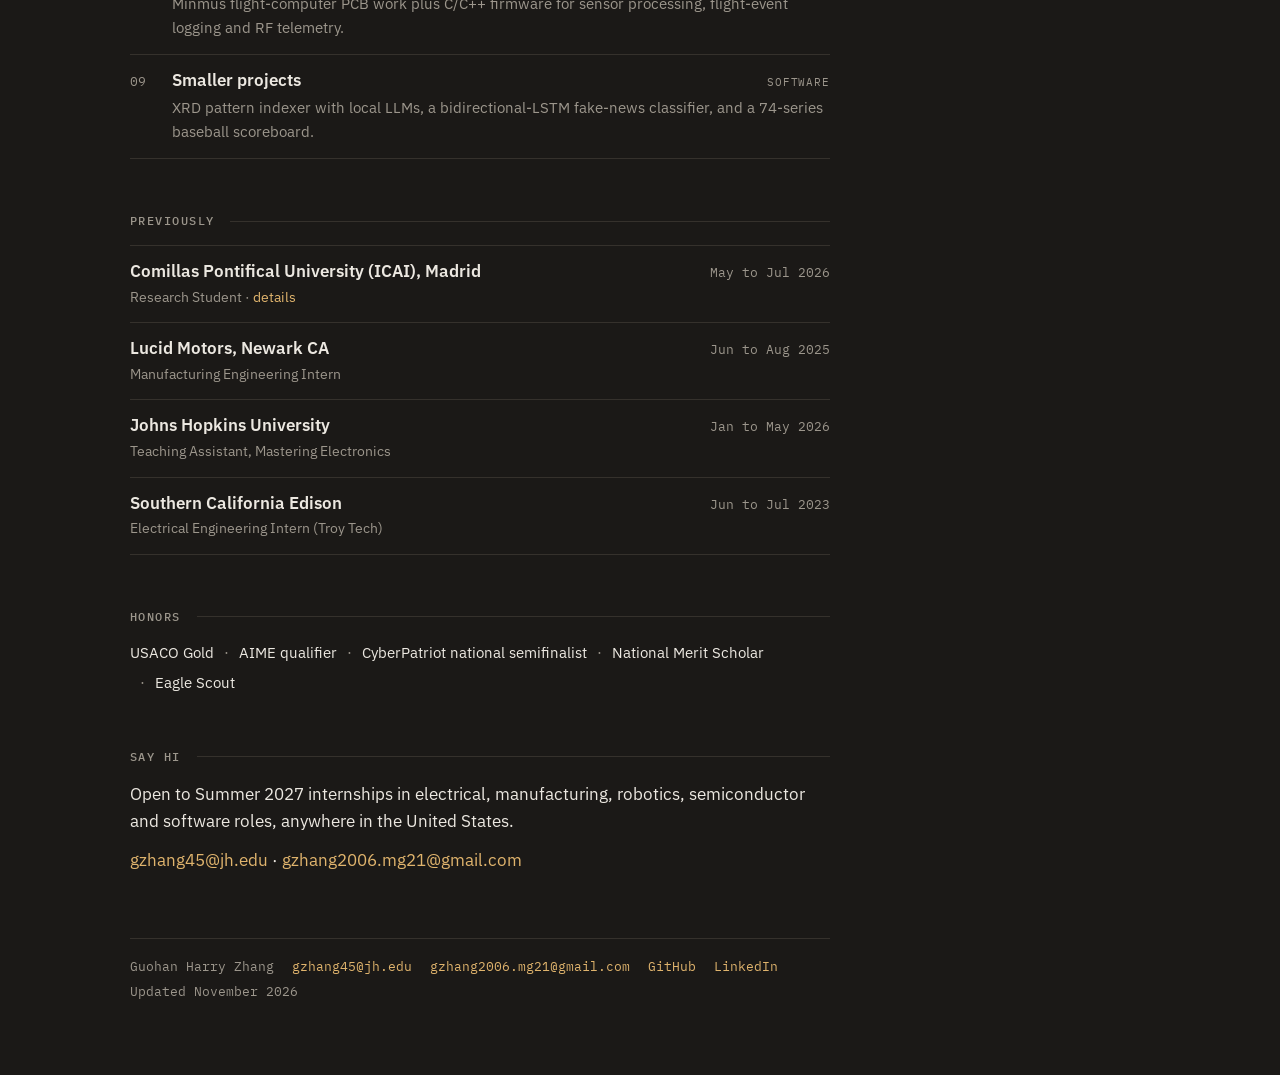
==== commit cd5fc9b5: "Sidebar: X-Y oscilloscope and drag-to-spin wireframe satellite replace the Fourier slider and resist" ====
--- a/index.html
+++ b/index.html
@@ -8,7 +8,7 @@
 <link rel="canonical" href="https://guohanharryzhang.github.io/">
 <link rel="preconnect" href="https://fonts.googleapis.com"><link rel="preconnect" href="https://fonts.gstatic.com" crossorigin>
 <link href="https://fonts.googleapis.com/css2?family=IBM+Plex+Sans:wght@400;500;600&family=IBM+Plex+Mono:wght@400;500&display=swap" rel="stylesheet">
-<link rel="stylesheet" href="/style.css?v=8"></head><body><div class="page"><main>
+<link rel="stylesheet" href="/style.css?v=9"></head><body><div class="page"><main>
 
 <header><h1>Guohan Harry Zhang</h1>
 <p class="lede">Electrical engineering at Johns Hopkins (B.S. 2028, Applied Mathematics minor, GPA 3.8). I build lab automation and measurement setups, mixed-signal circuits, embedded firmware, and the backends that run them. U.S. citizen, based in Baltimore.</p>
@@ -16,7 +16,7 @@
 <h2>Currently</h2><div class="row"><h3>Luo Research Lab, Johns Hopkins</h3><span class="when">Spring 2025 to present</span><span class="role">Undergraduate Researcher</span><p class="desc">Automating zinc-electrodeposition experiments: OT-2 robotics, NI DAQ controls, ultrasonic actuation, 3D-printed fixtures, XRD and DFT. <a href=/work/zinc-electrodeposition-automation/>Read more</a></p></div><div class="row"><h3>Costream (YC S25)</h3><span class="when">Dec 2024 to present</span><span class="role">Member of Technical Staff</span><p class="desc">Python backend and data pipelines for audio-AI sales analysis; onboarding for enterprise pilots. Current work is confidential.</p></div><div class="row"><h3>Scrawl AI</h3><span class="when">Feb 2026 to present</span><span class="role">Creator and developer</span><p class="desc">Handwriting extraction and rendering engine with web and iOS apps, about 300 paying customers. <a href=/work/scrawl-ai/>Read more</a></p></div>
 <h2>Projects</h2>
 <div class="filters" role="group" aria-label="Filter projects"><button aria-pressed="true" data-f="all">All</button><button aria-pressed="false" data-f="hardware">Hardware</button><button aria-pressed="false" data-f="software">Software</button></div>
-<ol class="projects"><li data-tag="hardware"><h3><a href="/work/zinc-electrodeposition-automation/">Zinc electrodeposition automation</a></h3><span class="tag">hardware</span><p class="one">OT-2 robot, NI DAQ waveform and valve control, ultrasonic actuation and custom fixtures; 300% higher synthesis throughput.</p></li><li data-tag="hardware"><h3><a href="/work/ultrasonic-transducer-enclosure/">Ultrasonic transducer and driver-board enclosure</a></h3><span class="tag">hardware</span><p class="one">Fusion enclosure with a driver-board cavity, wire openings and a transducer support; assembly and cutaway views.</p></li><li data-tag="hardware"><h3><a href="/work/cmos-keyword-spotting/">CMOS keyword-spotting circuits</a></h3><span class="tag">hardware</span><p class="one">Mixed-signal keyword detector in gpdk045: shift registers, current-mode banks and a threshold stage, simulated in Spectre.</p></li><li data-tag="software"><h3><a href="/work/zero-set-finder/">Black-box zero-set sampler</a></h3><span class="tag">software</span><p class="one">Active-learning Gaussian process that finds where an unknown function crosses zero with 10 to 90 times fewer evaluations.</p></li><li data-tag="software"><h3><a href="/work/neural-network-topology/">Neural-network decision-boundary topology</a></h3><span class="tag">software</span><p class="one">Adaptive boundary search (Sobol, Gaussian-process uncertainty, bisection) inside a PyTorch and GUDHI topology pipeline.</p></li><li data-tag="software"><h3><a href="/work/scrawl-ai/">Scrawl AI</a></h3><span class="tag">software</span><p class="one">Extracts your handwriting from your own work, solves uploaded problems and renders the solutions in your handwriting. Web and iOS.</p></li><li data-tag="software"><h3><a href="/work/vasp-flow/">vasp-flow: DFT workflow CLI for an HPC cluster</a></h3><span class="tag">software</span><p class="one">Interactive CLI that takes a Materials Project structure to a submitted, monitored VASP job on the Rockfish cluster.</p></li><li data-tag="hardware"><h3><a href="/work/cansat-payload/">CanSat competition payload</a></h3><span class="tag">hardware</span><p class="one">C/C++ firmware for sensor processing, flight-event logging and RF telemetry; accelerometer, barometer and GPS integration.</p></li><li data-tag="software"><h3><a href="/work/smaller-projects/">Smaller projects</a></h3><span class="tag">software</span><p class="one">XRD pattern indexer with local LLMs, a bidirectional-LSTM fake-news classifier, and a 74-series baseball scoreboard.</p></li></ol>
+<ol class="projects"><li data-tag="hardware"><h3><a href="/work/zinc-electrodeposition-automation/">Zinc electrodeposition automation</a></h3><span class="tag">hardware</span><p class="one">OT-2 robot, NI DAQ waveform and valve control, ultrasonic actuation and custom fixtures; 300% higher synthesis throughput.</p></li><li data-tag="hardware"><h3><a href="/work/ultrasonic-transducer-enclosure/">Ultrasonic transducer and driver-board enclosure</a></h3><span class="tag">hardware</span><p class="one">Fusion enclosure with a driver-board cavity, wire openings and a transducer support; assembly and cutaway views.</p></li><li data-tag="hardware"><h3><a href="/work/cmos-keyword-spotting/">CMOS keyword-spotting circuits</a></h3><span class="tag">hardware</span><p class="one">Mixed-signal keyword detector in gpdk045: shift registers, current-mode banks and a threshold stage, simulated in Spectre.</p></li><li data-tag="software"><h3><a href="/work/zero-set-finder/">Black-box zero-set sampler</a></h3><span class="tag">software</span><p class="one">Active-learning Gaussian process that finds where an unknown function crosses zero with 10 to 90 times fewer evaluations.</p></li><li data-tag="software"><h3><a href="/work/neural-network-topology/">Neural-network decision-boundary topology</a></h3><span class="tag">software</span><p class="one">Adaptive boundary search (Sobol, Gaussian-process uncertainty, bisection) inside a PyTorch and GUDHI topology pipeline.</p></li><li data-tag="software"><h3><a href="/work/scrawl-ai/">Scrawl AI</a></h3><span class="tag">software</span><p class="one">Extracts your handwriting from your own work, solves uploaded problems and renders the solutions in your handwriting. Web and iOS.</p></li><li data-tag="software"><h3><a href="/work/vasp-flow/">vasp-flow: DFT workflow CLI for an HPC cluster</a></h3><span class="tag">software</span><p class="one">Interactive CLI that takes a Materials Project structure to a submitted, monitored VASP job on the Rockfish cluster.</p></li><li data-tag="hardware"><h3><a href="/work/cansat-payload/">CanSat competition payload</a></h3><span class="tag">hardware</span><p class="one">Minmus flight-computer PCB work plus C/C++ firmware for sensor processing, flight-event logging and RF telemetry.</p></li><li data-tag="software"><h3><a href="/work/smaller-projects/">Smaller projects</a></h3><span class="tag">software</span><p class="one">XRD pattern indexer with local LLMs, a bidirectional-LSTM fake-news classifier, and a 74-series baseball scoreboard.</p></li></ol>
 <h2>Previously</h2><div class="row"><h3>Comillas Pontifical University (ICAI), Madrid</h3><span class="when">May to Jul 2026</span><span class="role">Research Student · <a href=/work/neural-network-topology/>details</a></span></div><div class="row"><h3>Lucid Motors, Newark CA</h3><span class="when">Jun to Aug 2025</span><span class="role">Manufacturing Engineering Intern</span></div><div class="row"><h3>Johns Hopkins University</h3><span class="when">Jan to May 2026</span><span class="role">Teaching Assistant, Mastering Electronics</span></div><div class="row"><h3>Southern California Edison</h3><span class="when">Jun to Jul 2023</span><span class="role">Electrical Engineering Intern (Troy Tech)</span></div>
 <h2>Honors</h2><ul class="honors"><li>USACO Gold</li><li>AIME qualifier</li><li>CyberPatriot national semifinalist</li><li>National Merit Scholar</li><li>Eagle Scout</li></ul>
 <h2>Say hi</h2><p class="contact">Open to Summer 2027 internships in electrical, manufacturing, robotics, semiconductor and software roles, anywhere in the United States.</p>
@@ -29,10 +29,8 @@
 <footer><span>Guohan Harry Zhang</span><a href="mailto:gzhang45@jh.edu">gzhang45@jh.edu</a><a href="mailto:gzhang2006.mg21@gmail.com">gzhang2006.mg21@gmail.com</a><a href="https://github.com/guohanharryzhang">GitHub</a><a href="https://www.linkedin.com/in/harrygzhang/">LinkedIn</a><span>Updated November 2026</span></footer>
 </main><aside>
 <section><h2>Baltimore</h2><p class="clock" id="clock">--:--:--</p><p class="small" id="clocknote"></p></section>
-<section><h2>Square wave, one harmonic at a time</h2><canvas id="fx" width="480" height="200"></canvas>
-<label class="small"><span id="fxn">5 harmonics</span><input id="fxs" type="range" min="1" max="25" value="5"></label></section>
-<section><h2>Resistor decoder</h2><div class="res" id="res"><span class="lead"></span><span class="body"><i data-b="0"></i><i data-b="1"></i><i data-b="2"></i><i class="tol"></i></span><span class="lead"></span></div>
-<p class="small" id="resv"></p><p class="small">Click a band to change it.</p></section>
+<section><h2>Scope</h2><canvas id="scope" width="480" height="220"></canvas><p class="small" id="scopen"></p></section>
+<section><h2>Satellite</h2><canvas id="sat" class="grab" width="480" height="220"></canvas><p class="small">Drag to spin.</p></section>
 <section><h2>Countdown</h2><p class="clock" id="grad"></p><p class="small">days until graduation, May 2028.</p></section>
 </aside>
 <script>
@@ -41,18 +39,40 @@
 function tick(){const d=new Date();z.textContent=d.toLocaleTimeString('en-US',{timeZone:'America/New_York',hour:'2-digit',minute:'2-digit',second:'2-digit'});
 const h=+d.toLocaleString('en-US',{timeZone:'America/New_York',hour:'numeric',hour12:false});zn.textContent=h<7?'Probably asleep.':h<9?'Coffee.':h<18?'In class or in the lab.':h<23?'Working on Scrawl.':'Should be asleep.';}
 tick();setInterval(tick,1000);
-const c=document.getElementById('fx'),g=c.getContext('2d'),s=document.getElementById('fxs'),n=document.getElementById('fxn');
-const acc=getComputedStyle(document.documentElement).getPropertyValue('--accent').trim(),mut=getComputedStyle(document.documentElement).getPropertyValue('--muted').trim();
-function draw(){const N=+s.value;n.textContent=N+(N===1?' harmonic':' harmonics');g.clearRect(0,0,c.width,c.height);
-g.strokeStyle=mut;g.globalAlpha=.35;g.lineWidth=2;g.beginPath();g.moveTo(0,c.height/2);g.lineTo(c.width,c.height/2);g.stroke();g.globalAlpha=1;
-g.strokeStyle=acc;g.lineWidth=3;g.beginPath();for(let i=0;i<=c.width;i++){const x=i/c.width*4*Math.PI;let y=0;for(let k=1;k<=N;k++){const m=2*k-1;y+=Math.sin(m*x)/m;}
-const py=c.height/2-y*(c.height*0.38);i?g.lineTo(i,py):g.moveTo(i,py);}g.stroke();}
-s.addEventListener('input',draw);draw();
-const cols=['black','brown','red','orange','yellow','green','blue','violet','grey','white'],hex=['#111','#6b3a1f','#c0392b','#e67e22','#f1c40f','#27ae60','#2980b9','#8e44ad','#7f8c8d','#ecf0f1'];
-const st=[4,7,2],bands=[...document.querySelectorAll('#res i[data-b]')],out=document.getElementById('resv');
-function fmt(v){const s=x=>String(parseFloat(x.toPrecision(3)));return v>=1e6?s(v/1e6)+' MΩ':v>=1e3?s(v/1e3)+' kΩ':s(v)+' Ω';}
-function show(){bands.forEach((b,i)=>{b.style.background=hex[st[i]];b.title=cols[st[i]];});const v=(st[0]*10+st[1])*Math.pow(10,st[2]);out.textContent=cols[st[0]]+', '+cols[st[1]]+', '+cols[st[2]]+', gold: '+fmt(v)+' ±5%';}
-bands.forEach((b,i)=>b.addEventListener('click',()=>{st[i]=(st[i]+1)%10;show();}));show();
+const css=getComputedStyle(document.documentElement),acc=css.getPropertyValue('--accent').trim(),mut=css.getPropertyValue('--muted').trim(),soft=css.getPropertyValue('--soft').trim();
 document.getElementById('grad').textContent=Math.max(0,Math.ceil((new Date('2028-05-25T00:00:00-04:00')-new Date())/864e5)).toLocaleString();
+
+/* oscilloscope in X-Y mode: the beam traces a Lissajous figure while the frequency ratio drifts */
+const sc=document.getElementById('scope'),sg=sc.getContext('2d'),sn=document.getElementById('scopen'),W=sc.width,H=sc.height;
+const ratios=[[1,1],[1,2],[2,3],[3,4],[3,5],[4,5]];let ri=2,a=2,b=3,ta=2,tb=3,ph=0,t=0,hold=420;
+const trail=[];const TL=900;for(let i=0;i<TL;i++){t+=.011;trail.push([W/2+Math.sin(a*t)*W*.4,H/2+Math.sin(b*t)*H*.4]);}
+function grat(){sg.fillStyle=soft;sg.fillRect(0,0,W,H);sg.strokeStyle=mut;sg.globalAlpha=.18;sg.lineWidth=1;sg.beginPath();
+for(let i=1;i<10;i++){const x=W*i/10;sg.moveTo(x,0);sg.lineTo(x,H);}for(let i=1;i<8;i++){const y=H*i/8;sg.moveTo(0,y);sg.lineTo(W,y);}sg.stroke();
+sg.globalAlpha=.45;sg.beginPath();sg.moveTo(W/2,0);sg.lineTo(W/2,H);sg.moveTo(0,H/2);sg.lineTo(W,H/2);sg.stroke();sg.globalAlpha=1;}
+function scope(){if(hold>0)hold--;else{a+=(ta-a)*.02;b+=(tb-b)*.02;if(Math.abs(ta-a)<.002&&Math.abs(tb-b)<.002){a=ta;b=tb;hold=420;ri=(ri+1)%ratios.length;[ta,tb]=ratios[ri];}}
+ph+=.012;for(let k=0;k<6;k++){t+=.011;trail.push([W/2+Math.sin(a*t+ph)*W*.4,H/2+Math.sin(b*t)*H*.4]);}while(trail.length>TL)trail.shift();
+grat();sg.lineCap='round';sg.lineJoin='round';sg.shadowColor=acc;
+for(let i=1;i<trail.length;i++){const f=i/trail.length;sg.globalAlpha=f*f;sg.lineWidth=1.2+f*1.6;sg.shadowBlur=f*8;sg.strokeStyle=acc;sg.beginPath();sg.moveTo(trail[i-1][0],trail[i-1][1]);sg.lineTo(trail[i][0],trail[i][1]);sg.stroke();}
+sg.globalAlpha=1;sg.shadowBlur=0;const r=ratios[hold>0?ri===0?ratios.length-1:ri-1:ri];sn.textContent='X-Y mode, '+(hold>0?r[0]+':'+r[1]:'retuning');requestAnimationFrame(scope);}
+scope();
+
+/* wireframe satellite: body, two panels, boom and dish; drag to spin */
+const sv=document.getElementById('sat'),vg=sv.getContext('2d'),P=[],E=[];
+function pt(x,y,z){P.push([x,y,z]);return P.length-1;}function ln(i,j){E.push([i,j]);}
+const c=[];for(const x of[-1,1])for(const y of[-1,1])for(const z of[-1,1])c.push(pt(x*.9,y*.9,z*.9));
+for(let i=0;i<8;i++)for(let j=i+1;j<8;j++){let d=0;for(let k=0;k<3;k++)d+=P[c[i]][k]!==P[c[j]][k];if(d===1)ln(c[i],c[j]);}
+for(const s of[-1,1]){const x0=1.3*s,x1=4.2*s,q=[pt(x0,-.7,0),pt(x1,-.7,0),pt(x1,.7,0),pt(x0,.7,0)];for(let i=0;i<4;i++)ln(q[i],q[(i+1)%4]);
+for(let k=1;k<4;k++){const x=x0+(x1-x0)*k/4;ln(pt(x,-.7,0),pt(x,.7,0));}ln(pt(x0,0,0),pt(x1,0,0));ln(pt(.9*s,0,0),pt(x0,0,0));}
+const b0=pt(0,.9,0),b1=pt(0,1.7,0);ln(b0,b1);const ring=[];for(let i=0;i<12;i++){const th=i/12*Math.PI*2;ring.push(pt(Math.cos(th)*.55,1.7,Math.sin(th)*.55));}
+for(let i=0;i<12;i++){ln(ring[i],ring[(i+1)%12]);if(i%3===0)ln(ring[i],b1);}
+let rx=.35,ry=.6,vx=0,vy=.006,drag=null;
+function proj(p){const cy=Math.cos(ry),sy=Math.sin(ry),cx=Math.cos(rx),sx=Math.sin(rx);let x=p[0]*cy+p[2]*sy,z=-p[0]*sy+p[2]*cy,y=p[1];const y2=y*cx-z*sx;z=y*sx+z*cx;const f=7/(7+z);return[sv.width/2+x*f*38,sv.height/2-y2*f*38,z];}
+function sat(){if(!drag){ry+=vy;rx+=vx;vx*=.95;vy+=(.006-vy)*.02;}vg.clearRect(0,0,sv.width,sv.height);const Q=P.map(proj);vg.lineCap='round';
+for(const[i,j]of E){const d=(Q[i][2]+Q[j][2])/2;vg.globalAlpha=.4+.6*(d+3)/6;vg.lineWidth=1+(d+3)/6;vg.strokeStyle=acc;vg.beginPath();vg.moveTo(Q[i][0],Q[i][1]);vg.lineTo(Q[j][0],Q[j][1]);vg.stroke();}
+vg.globalAlpha=1;requestAnimationFrame(sat);}
+sv.addEventListener('pointerdown',e=>{drag=[e.clientX,e.clientY];sv.setPointerCapture(e.pointerId);});
+sv.addEventListener('pointermove',e=>{if(!drag)return;const dx=e.clientX-drag[0],dy=e.clientY-drag[1];ry+=dx*.01;rx+=dy*.01;vy=dx*.01;vx=dy*.01;drag=[e.clientX,e.clientY];});
+const up=()=>{drag=null;};sv.addEventListener('pointerup',up);sv.addEventListener('pointercancel',up);
+sat();
 })();
 </script></div></body></html>
--- a/style.css
+++ b/style.css
@@ -12,9 +12,7 @@
 aside figure{margin:0}aside figcaption{font-size:12px;margin-top:6px}
 aside .clock{font:500 22px/1.2 "IBM Plex Mono",ui-monospace,monospace;color:var(--fg);margin:0 0 4px;font-variant-numeric:tabular-nums}
 aside .small{font-size:12px;margin:0 0 6px}
-aside label.small{display:block}aside input[type=range]{display:block;width:100%;margin:6px 0 0;accent-color:var(--accent)}
-aside canvas{display:block;width:100%;height:auto;border:1px solid var(--line);border-radius:3px;background:var(--soft);margin:0 0 8px}
-.res{display:flex;align-items:center;margin:4px 0 10px}.res .lead{flex:1;height:2px;background:var(--muted)}.res .body{display:flex;gap:9px;padding:0 12px;height:34px;align-items:center;background:#d8c7a8;border-radius:8px}.res i{display:block;width:9px;height:34px;cursor:pointer}.res i.tol{background:#c9a227;cursor:default;width:7px}
+aside canvas{display:block;width:100%;height:auto;border:1px solid var(--line);border-radius:3px;background:var(--soft);margin:0 0 8px}aside canvas.grab{cursor:grab;touch-action:none}aside canvas.grab:active{cursor:grabbing}
 @media(max-width:1179px){aside{display:none}}
 a{color:var(--accent);text-decoration:none}a:hover{text-decoration:underline;text-underline-offset:3px}
 h1{font-size:32px;font-weight:600;line-height:1.15;margin:0 0 6px;letter-spacing:-.015em}
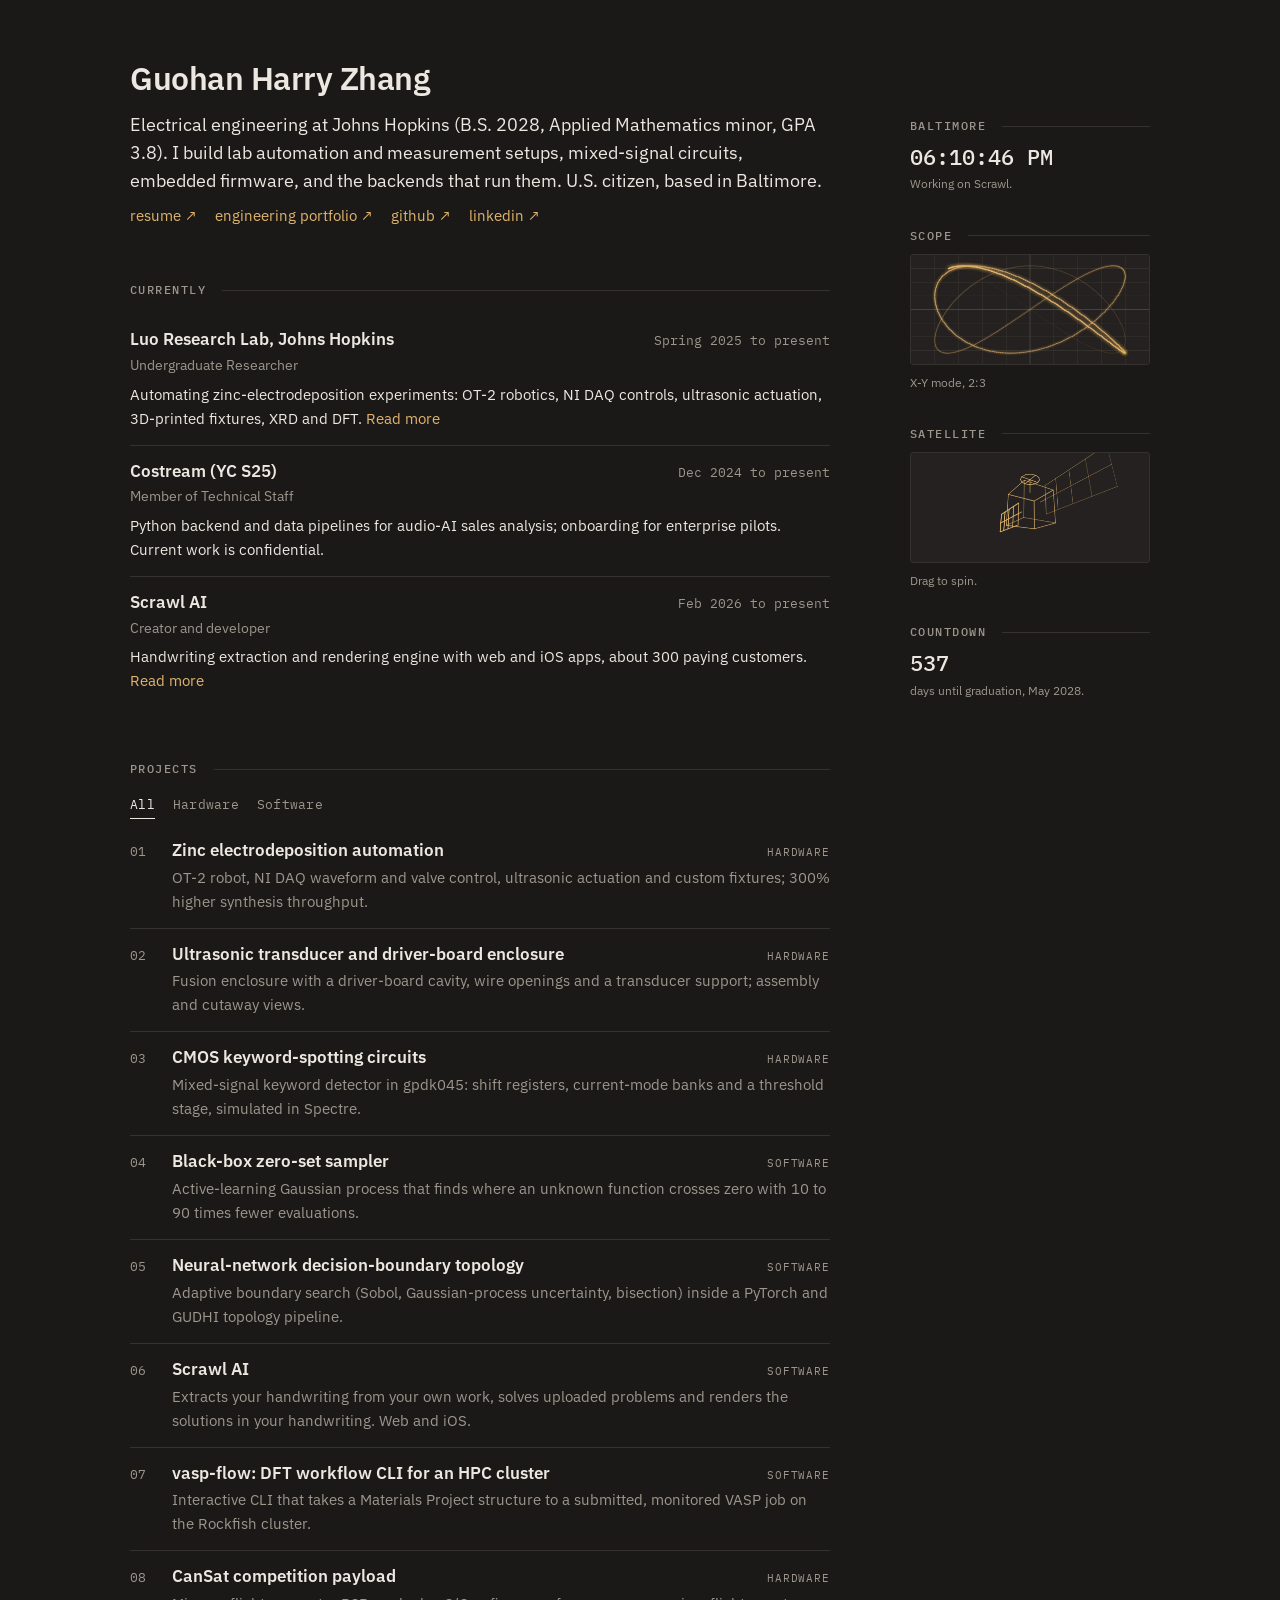
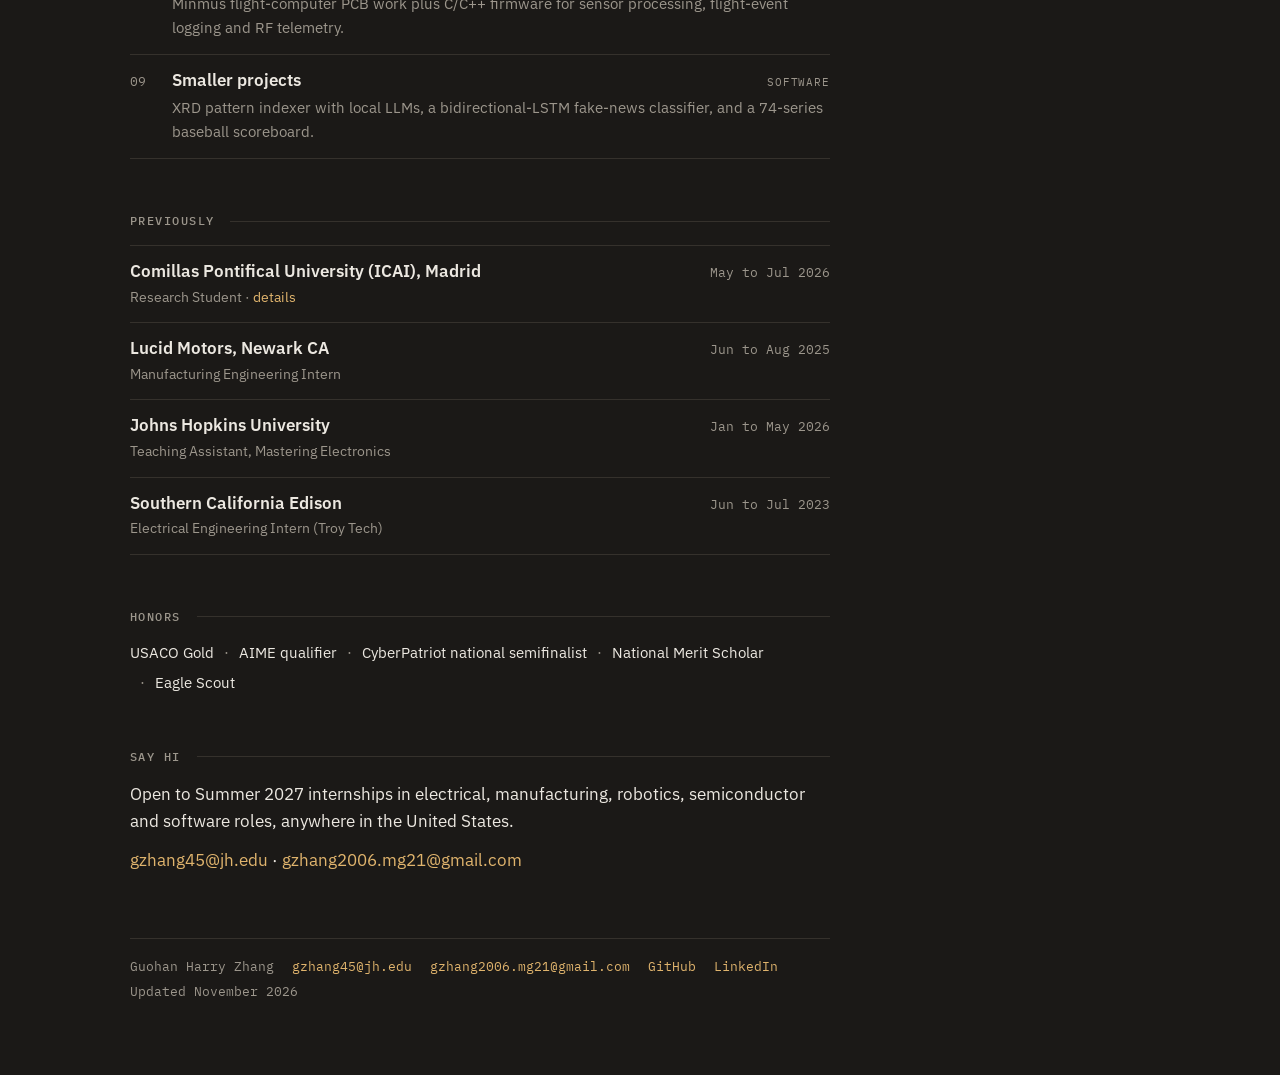
==== commit f1d43c43: "Scope label off-by-one at startup Co-Authored-By: Claude Fable 5.1 <noreply@anthropic.com>" ====
--- a/index.html
+++ b/index.html
@@ -44,7 +44,7 @@
 
 /* oscilloscope in X-Y mode: the beam traces a Lissajous figure while the frequency ratio drifts */
 const sc=document.getElementById('scope'),sg=sc.getContext('2d'),sn=document.getElementById('scopen'),W=sc.width,H=sc.height;
-const ratios=[[1,1],[1,2],[2,3],[3,4],[3,5],[4,5]];let ri=2,a=2,b=3,ta=2,tb=3,ph=0,t=0,hold=420;
+const ratios=[[1,1],[1,2],[2,3],[3,4],[3,5],[4,5]];let ri=3,a=2,b=3,ta=3,tb=4,ph=0,t=0,hold=420;
 const trail=[];const TL=900;for(let i=0;i<TL;i++){t+=.011;trail.push([W/2+Math.sin(a*t)*W*.4,H/2+Math.sin(b*t)*H*.4]);}
 function grat(){sg.fillStyle=soft;sg.fillRect(0,0,W,H);sg.strokeStyle=mut;sg.globalAlpha=.18;sg.lineWidth=1;sg.beginPath();
 for(let i=1;i<10;i++){const x=W*i/10;sg.moveTo(x,0);sg.lineTo(x,H);}for(let i=1;i<8;i++){const y=H*i/8;sg.moveTo(0,y);sg.lineTo(W,y);}sg.stroke();
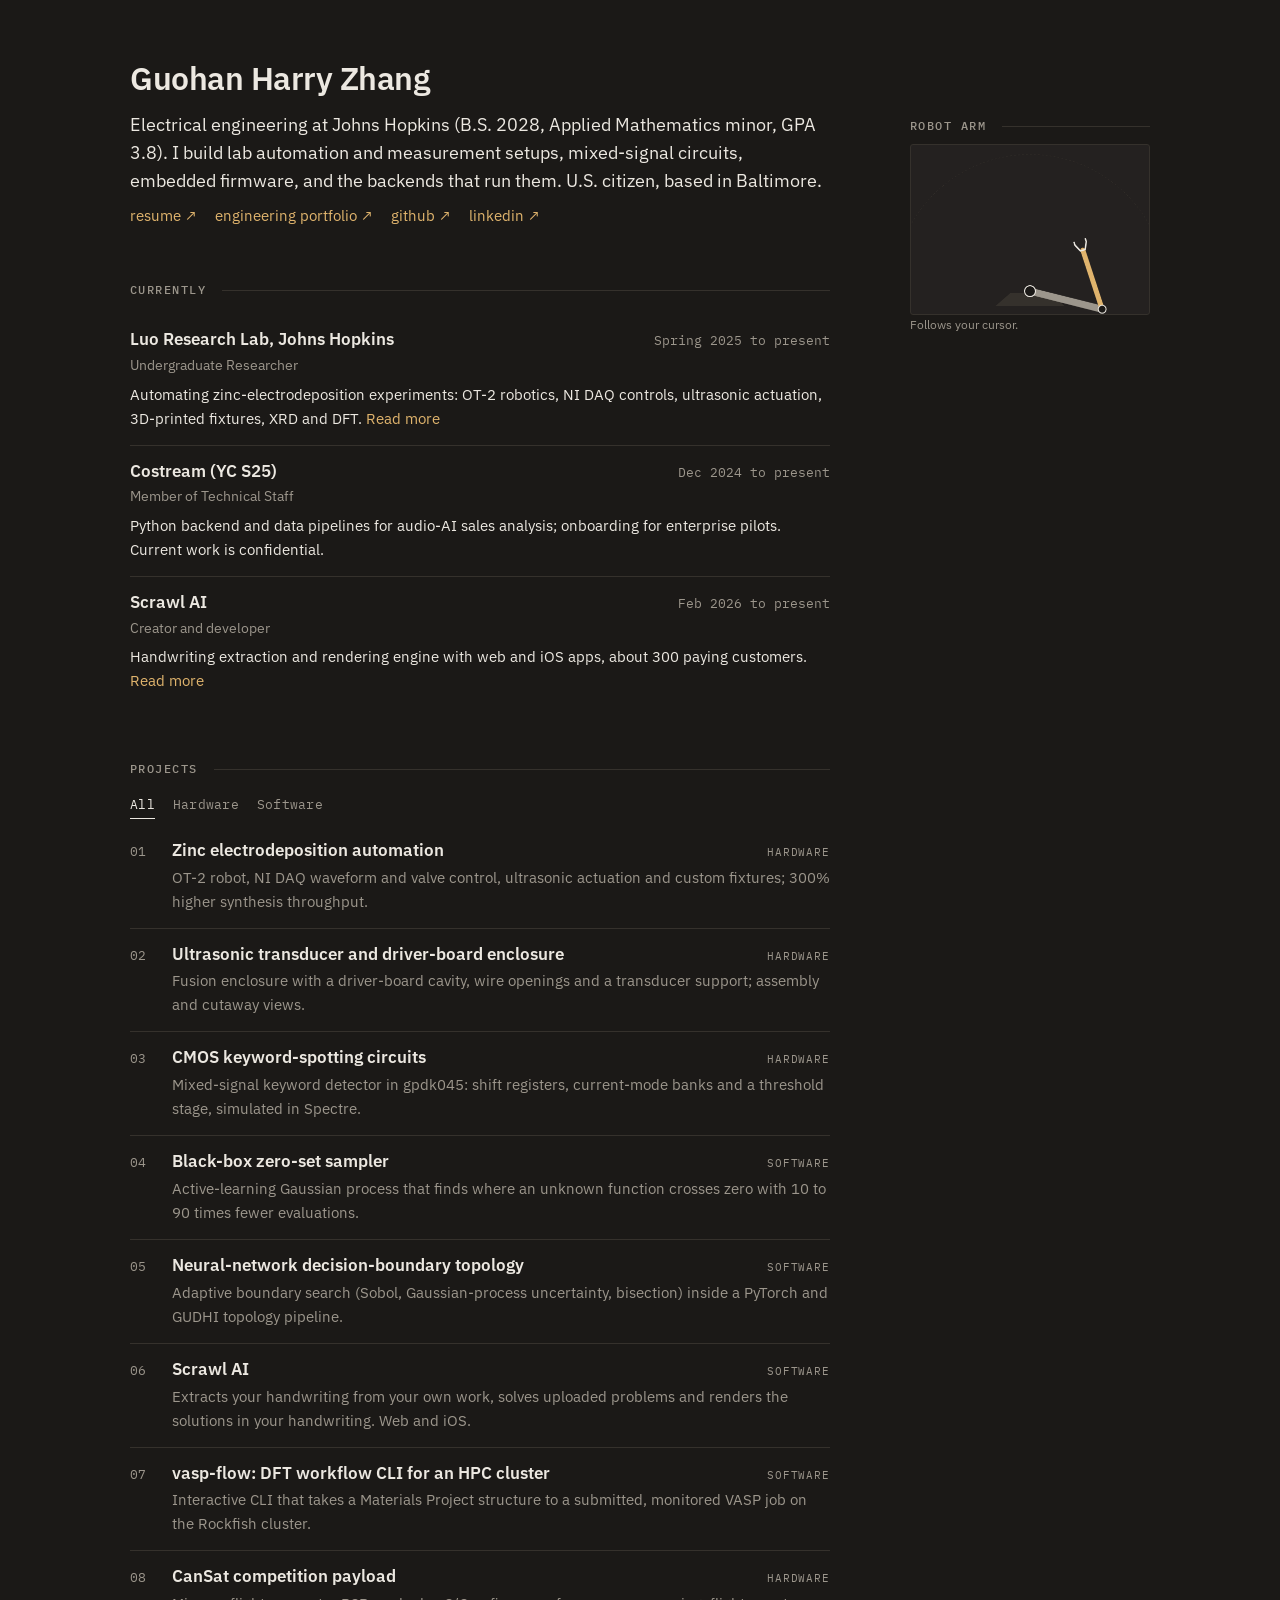
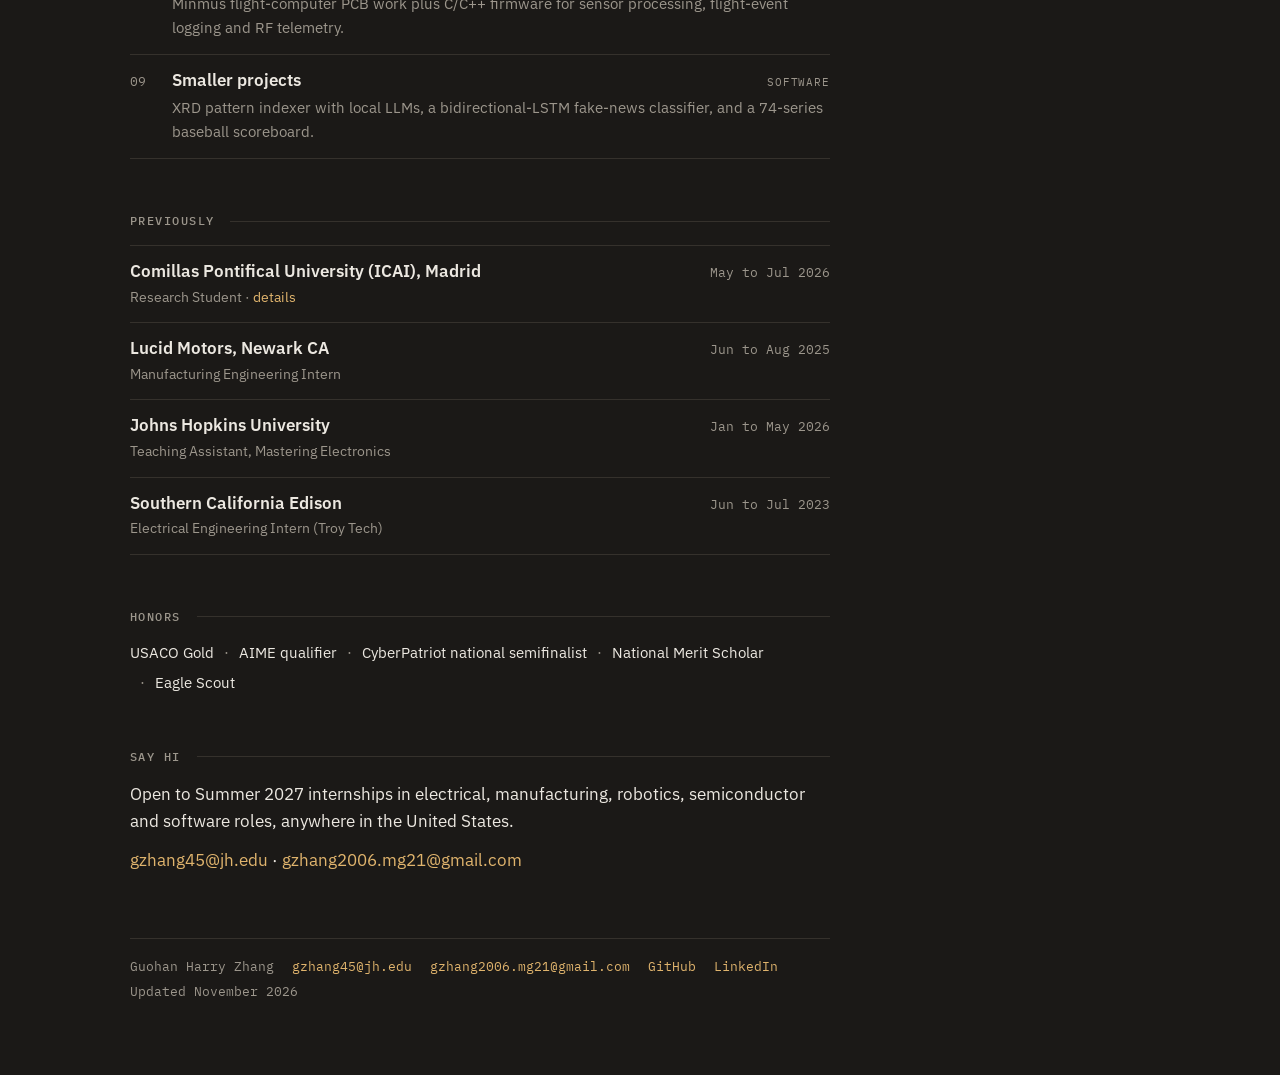
==== commit c9ac365c: "Sidebar: single cursor-following two-link robot arm replaces clock, scope, satellite and countdown C" ====
--- a/index.html
+++ b/index.html
@@ -8,7 +8,7 @@
 <link rel="canonical" href="https://guohanharryzhang.github.io/">
 <link rel="preconnect" href="https://fonts.googleapis.com"><link rel="preconnect" href="https://fonts.gstatic.com" crossorigin>
 <link href="https://fonts.googleapis.com/css2?family=IBM+Plex+Sans:wght@400;500;600&family=IBM+Plex+Mono:wght@400;500&display=swap" rel="stylesheet">
-<link rel="stylesheet" href="/style.css?v=9"></head><body><div class="page"><main>
+<link rel="stylesheet" href="/style.css?v=10"></head><body><div class="page"><main>
 
 <header><h1>Guohan Harry Zhang</h1>
 <p class="lede">Electrical engineering at Johns Hopkins (B.S. 2028, Applied Mathematics minor, GPA 3.8). I build lab automation and measurement setups, mixed-signal circuits, embedded firmware, and the backends that run them. U.S. citizen, based in Baltimore.</p>
@@ -28,51 +28,33 @@
 </script>
 <footer><span>Guohan Harry Zhang</span><a href="mailto:gzhang45@jh.edu">gzhang45@jh.edu</a><a href="mailto:gzhang2006.mg21@gmail.com">gzhang2006.mg21@gmail.com</a><a href="https://github.com/guohanharryzhang">GitHub</a><a href="https://www.linkedin.com/in/harrygzhang/">LinkedIn</a><span>Updated November 2026</span></footer>
 </main><aside>
-<section><h2>Baltimore</h2><p class="clock" id="clock">--:--:--</p><p class="small" id="clocknote"></p></section>
-<section><h2>Scope</h2><canvas id="scope" width="480" height="220"></canvas><p class="small" id="scopen"></p></section>
-<section><h2>Satellite</h2><canvas id="sat" class="grab" width="480" height="220"></canvas><p class="small">Drag to spin.</p></section>
-<section><h2>Countdown</h2><p class="clock" id="grad"></p><p class="small">days until graduation, May 2028.</p></section>
+<section><h2>Robot arm</h2><canvas id="arm" class="arm" width="480" height="340"></canvas><p class="small">Follows your cursor.</p></section>
 </aside>
 <script>
 (function(){
-const z=document.getElementById('clock'),zn=document.getElementById('clocknote');
-function tick(){const d=new Date();z.textContent=d.toLocaleTimeString('en-US',{timeZone:'America/New_York',hour:'2-digit',minute:'2-digit',second:'2-digit'});
-const h=+d.toLocaleString('en-US',{timeZone:'America/New_York',hour:'numeric',hour12:false});zn.textContent=h<7?'Probably asleep.':h<9?'Coffee.':h<18?'In class or in the lab.':h<23?'Working on Scrawl.':'Should be asleep.';}
-tick();setInterval(tick,1000);
-const css=getComputedStyle(document.documentElement),acc=css.getPropertyValue('--accent').trim(),mut=css.getPropertyValue('--muted').trim(),soft=css.getPropertyValue('--soft').trim();
-document.getElementById('grad').textContent=Math.max(0,Math.ceil((new Date('2028-05-25T00:00:00-04:00')-new Date())/864e5)).toLocaleString();
-
-/* oscilloscope in X-Y mode: the beam traces a Lissajous figure while the frequency ratio drifts */
-const sc=document.getElementById('scope'),sg=sc.getContext('2d'),sn=document.getElementById('scopen'),W=sc.width,H=sc.height;
-const ratios=[[1,1],[1,2],[2,3],[3,4],[3,5],[4,5]];let ri=3,a=2,b=3,ta=3,tb=4,ph=0,t=0,hold=420;
-const trail=[];const TL=900;for(let i=0;i<TL;i++){t+=.011;trail.push([W/2+Math.sin(a*t)*W*.4,H/2+Math.sin(b*t)*H*.4]);}
-function grat(){sg.fillStyle=soft;sg.fillRect(0,0,W,H);sg.strokeStyle=mut;sg.globalAlpha=.18;sg.lineWidth=1;sg.beginPath();
-for(let i=1;i<10;i++){const x=W*i/10;sg.moveTo(x,0);sg.lineTo(x,H);}for(let i=1;i<8;i++){const y=H*i/8;sg.moveTo(0,y);sg.lineTo(W,y);}sg.stroke();
-sg.globalAlpha=.45;sg.beginPath();sg.moveTo(W/2,0);sg.lineTo(W/2,H);sg.moveTo(0,H/2);sg.lineTo(W,H/2);sg.stroke();sg.globalAlpha=1;}
-function scope(){if(hold>0)hold--;else{a+=(ta-a)*.02;b+=(tb-b)*.02;if(Math.abs(ta-a)<.002&&Math.abs(tb-b)<.002){a=ta;b=tb;hold=420;ri=(ri+1)%ratios.length;[ta,tb]=ratios[ri];}}
-ph+=.012;for(let k=0;k<6;k++){t+=.011;trail.push([W/2+Math.sin(a*t+ph)*W*.4,H/2+Math.sin(b*t)*H*.4]);}while(trail.length>TL)trail.shift();
-grat();sg.lineCap='round';sg.lineJoin='round';sg.shadowColor=acc;
-for(let i=1;i<trail.length;i++){const f=i/trail.length;sg.globalAlpha=f*f;sg.lineWidth=1.2+f*1.6;sg.shadowBlur=f*8;sg.strokeStyle=acc;sg.beginPath();sg.moveTo(trail[i-1][0],trail[i-1][1]);sg.lineTo(trail[i][0],trail[i][1]);sg.stroke();}
-sg.globalAlpha=1;sg.shadowBlur=0;const r=ratios[hold>0?ri===0?ratios.length-1:ri-1:ri];sn.textContent='X-Y mode, '+(hold>0?r[0]+':'+r[1]:'retuning');requestAnimationFrame(scope);}
-scope();
-
-/* wireframe satellite: body, two panels, boom and dish; drag to spin */
-const sv=document.getElementById('sat'),vg=sv.getContext('2d'),P=[],E=[];
-function pt(x,y,z){P.push([x,y,z]);return P.length-1;}function ln(i,j){E.push([i,j]);}
-const c=[];for(const x of[-1,1])for(const y of[-1,1])for(const z of[-1,1])c.push(pt(x*.9,y*.9,z*.9));
-for(let i=0;i<8;i++)for(let j=i+1;j<8;j++){let d=0;for(let k=0;k<3;k++)d+=P[c[i]][k]!==P[c[j]][k];if(d===1)ln(c[i],c[j]);}
-for(const s of[-1,1]){const x0=1.3*s,x1=4.2*s,q=[pt(x0,-.7,0),pt(x1,-.7,0),pt(x1,.7,0),pt(x0,.7,0)];for(let i=0;i<4;i++)ln(q[i],q[(i+1)%4]);
-for(let k=1;k<4;k++){const x=x0+(x1-x0)*k/4;ln(pt(x,-.7,0),pt(x,.7,0));}ln(pt(x0,0,0),pt(x1,0,0));ln(pt(.9*s,0,0),pt(x0,0,0));}
-const b0=pt(0,.9,0),b1=pt(0,1.7,0);ln(b0,b1);const ring=[];for(let i=0;i<12;i++){const th=i/12*Math.PI*2;ring.push(pt(Math.cos(th)*.55,1.7,Math.sin(th)*.55));}
-for(let i=0;i<12;i++){ln(ring[i],ring[(i+1)%12]);if(i%3===0)ln(ring[i],b1);}
-let rx=.35,ry=.6,vx=0,vy=.006,drag=null;
-function proj(p){const cy=Math.cos(ry),sy=Math.sin(ry),cx=Math.cos(rx),sx=Math.sin(rx);let x=p[0]*cy+p[2]*sy,z=-p[0]*sy+p[2]*cy,y=p[1];const y2=y*cx-z*sx;z=y*sx+z*cx;const f=7/(7+z);return[sv.width/2+x*f*38,sv.height/2-y2*f*38,z];}
-function sat(){if(!drag){ry+=vy;rx+=vx;vx*=.95;vy+=(.006-vy)*.02;}vg.clearRect(0,0,sv.width,sv.height);const Q=P.map(proj);vg.lineCap='round';
-for(const[i,j]of E){const d=(Q[i][2]+Q[j][2])/2;vg.globalAlpha=.4+.6*(d+3)/6;vg.lineWidth=1+(d+3)/6;vg.strokeStyle=acc;vg.beginPath();vg.moveTo(Q[i][0],Q[i][1]);vg.lineTo(Q[j][0],Q[j][1]);vg.stroke();}
-vg.globalAlpha=1;requestAnimationFrame(sat);}
-sv.addEventListener('pointerdown',e=>{drag=[e.clientX,e.clientY];sv.setPointerCapture(e.pointerId);});
-sv.addEventListener('pointermove',e=>{if(!drag)return;const dx=e.clientX-drag[0],dy=e.clientY-drag[1];ry+=dx*.01;rx+=dy*.01;vy=dx*.01;vx=dy*.01;drag=[e.clientX,e.clientY];});
-const up=()=>{drag=null;};sv.addEventListener('pointerup',up);sv.addEventListener('pointercancel',up);
-sat();
+const css=getComputedStyle(document.documentElement),acc=css.getPropertyValue('--accent').trim(),mut=css.getPropertyValue('--muted').trim(),fg=css.getPropertyValue('--fg').trim(),line=css.getPropertyValue('--line').trim();
+const cv=document.getElementById('arm'),g=cv.getContext('2d'),W=cv.width,H=cv.height,BX=W/2,BY=H-46,L1=150,L2=125;
+let tx=BX+90,ty=BY-170,a1=-Math.PI/2,a2=0.9,grip=1,last=0,seen=false;
+function lerpA(a,b,k){let d=b-a;while(d>Math.PI)d-=2*Math.PI;while(d<-Math.PI)d+=2*Math.PI;return a+d*k;}
+function ik(x,y){let dx=x-BX,dy=y-BY,d=Math.hypot(dx,dy);const mn=Math.abs(L1-L2)+2,mx=L1+L2-2,cl=Math.min(mx,Math.max(mn,d));dx*=cl/d;dy*=cl/d;
+let c=(cl*cl-L1*L1-L2*L2)/(2*L1*L2);c=Math.max(-1,Math.min(1,c));const e=Math.acos(c)*(dx<0?1:-1);const b=Math.atan2(dy,dx)-Math.atan2(L2*Math.sin(e),L1+L2*Math.cos(e));return[b,e,d<=mx];}
+function frame(t){if(!seen||t-last>5000){const u=t/1000;tx=BX+Math.sin(u*.45)*170;ty=BY-150+Math.sin(u*.9)*70;}
+const[b,e,reach]=ik(tx,ty);a1=lerpA(a1,b,.12);a2=lerpA(a2,e,.12);grip+=((reach?0:1)-grip)*.15;
+const x1=BX+Math.cos(a1)*L1,y1=BY+Math.sin(a1)*L1,x2=x1+Math.cos(a1+a2)*L2,y2=y1+Math.sin(a1+a2)*L2;
+g.clearRect(0,0,W,H);
+g.strokeStyle=line;g.lineWidth=1;g.setLineDash([3,5]);g.beginPath();g.arc(BX,BY,L1+L2,Math.PI,2*Math.PI);g.stroke();g.setLineDash([]);
+g.fillStyle=line;g.beginPath();g.moveTo(BX-70,H-16);g.lineTo(BX+70,H-16);g.lineTo(BX+40,BY+4);g.lineTo(BX-40,BY+4);g.closePath();g.fill();
+g.lineCap='round';g.lineJoin='round';
+g.strokeStyle=mut;g.lineWidth=14;g.beginPath();g.moveTo(BX,BY);g.lineTo(x1,y1);g.stroke();
+g.strokeStyle=acc;g.lineWidth=10;g.beginPath();g.moveTo(x1,y1);g.lineTo(x2,y2);g.stroke();
+for(const[x,y,r]of[[BX,BY,11],[x1,y1,8]]){g.fillStyle='#1b1917';g.beginPath();g.arc(x,y,r,0,7);g.fill();g.strokeStyle=fg;g.lineWidth=2;g.stroke();}
+const h=a1+a2,o=.45+grip*.55,fl=16;g.strokeStyle=fg;g.lineWidth=3;
+for(const sgn of[-1,1]){const px=x2+Math.cos(h+sgn*Math.PI/2)*5,py=y2+Math.sin(h+sgn*Math.PI/2)*5;const qx=px+Math.cos(h+sgn*o)*fl,qy=py+Math.sin(h+sgn*o)*fl;g.beginPath();g.moveTo(x2,y2);g.lineTo(px,py);g.lineTo(qx,qy);g.lineTo(qx+Math.cos(h)*6,qy+Math.sin(h)*6);g.stroke();}
+if(seen&&t-last<=5000&&reach){g.strokeStyle=acc;g.globalAlpha=.6;g.lineWidth=1.5;g.beginPath();g.arc(tx,ty,6,0,7);g.stroke();g.globalAlpha=1;}
+requestAnimationFrame(frame);}
+function aim(cx,cy){const r=cv.getBoundingClientRect(),k=W/r.width;tx=(cx-r.left)*k;ty=(cy-r.top)*k;seen=true;last=performance.now();}
+window.addEventListener('pointermove',e=>aim(e.clientX,e.clientY),{passive:true});
+cv.addEventListener('pointerdown',e=>aim(e.clientX,e.clientY));
+requestAnimationFrame(frame);
 })();
 </script></div></body></html>
--- a/style.css
+++ b/style.css
@@ -12,7 +12,7 @@
 aside figure{margin:0}aside figcaption{font-size:12px;margin-top:6px}
 aside .clock{font:500 22px/1.2 "IBM Plex Mono",ui-monospace,monospace;color:var(--fg);margin:0 0 4px;font-variant-numeric:tabular-nums}
 aside .small{font-size:12px;margin:0 0 6px}
-aside canvas{display:block;width:100%;height:auto;border:1px solid var(--line);border-radius:3px;background:var(--soft);margin:0 0 8px}aside canvas.grab{cursor:grab;touch-action:none}aside canvas.grab:active{cursor:grabbing}
+aside canvas{display:block;width:100%;height:auto;border:1px solid var(--line);border-radius:3px;background:var(--soft);margin:0 0 8px}aside canvas.arm{touch-action:none;margin:0}
 @media(max-width:1179px){aside{display:none}}
 a{color:var(--accent);text-decoration:none}a:hover{text-decoration:underline;text-underline-offset:3px}
 h1{font-size:32px;font-weight:600;line-height:1.15;margin:0 0 6px;letter-spacing:-.015em}
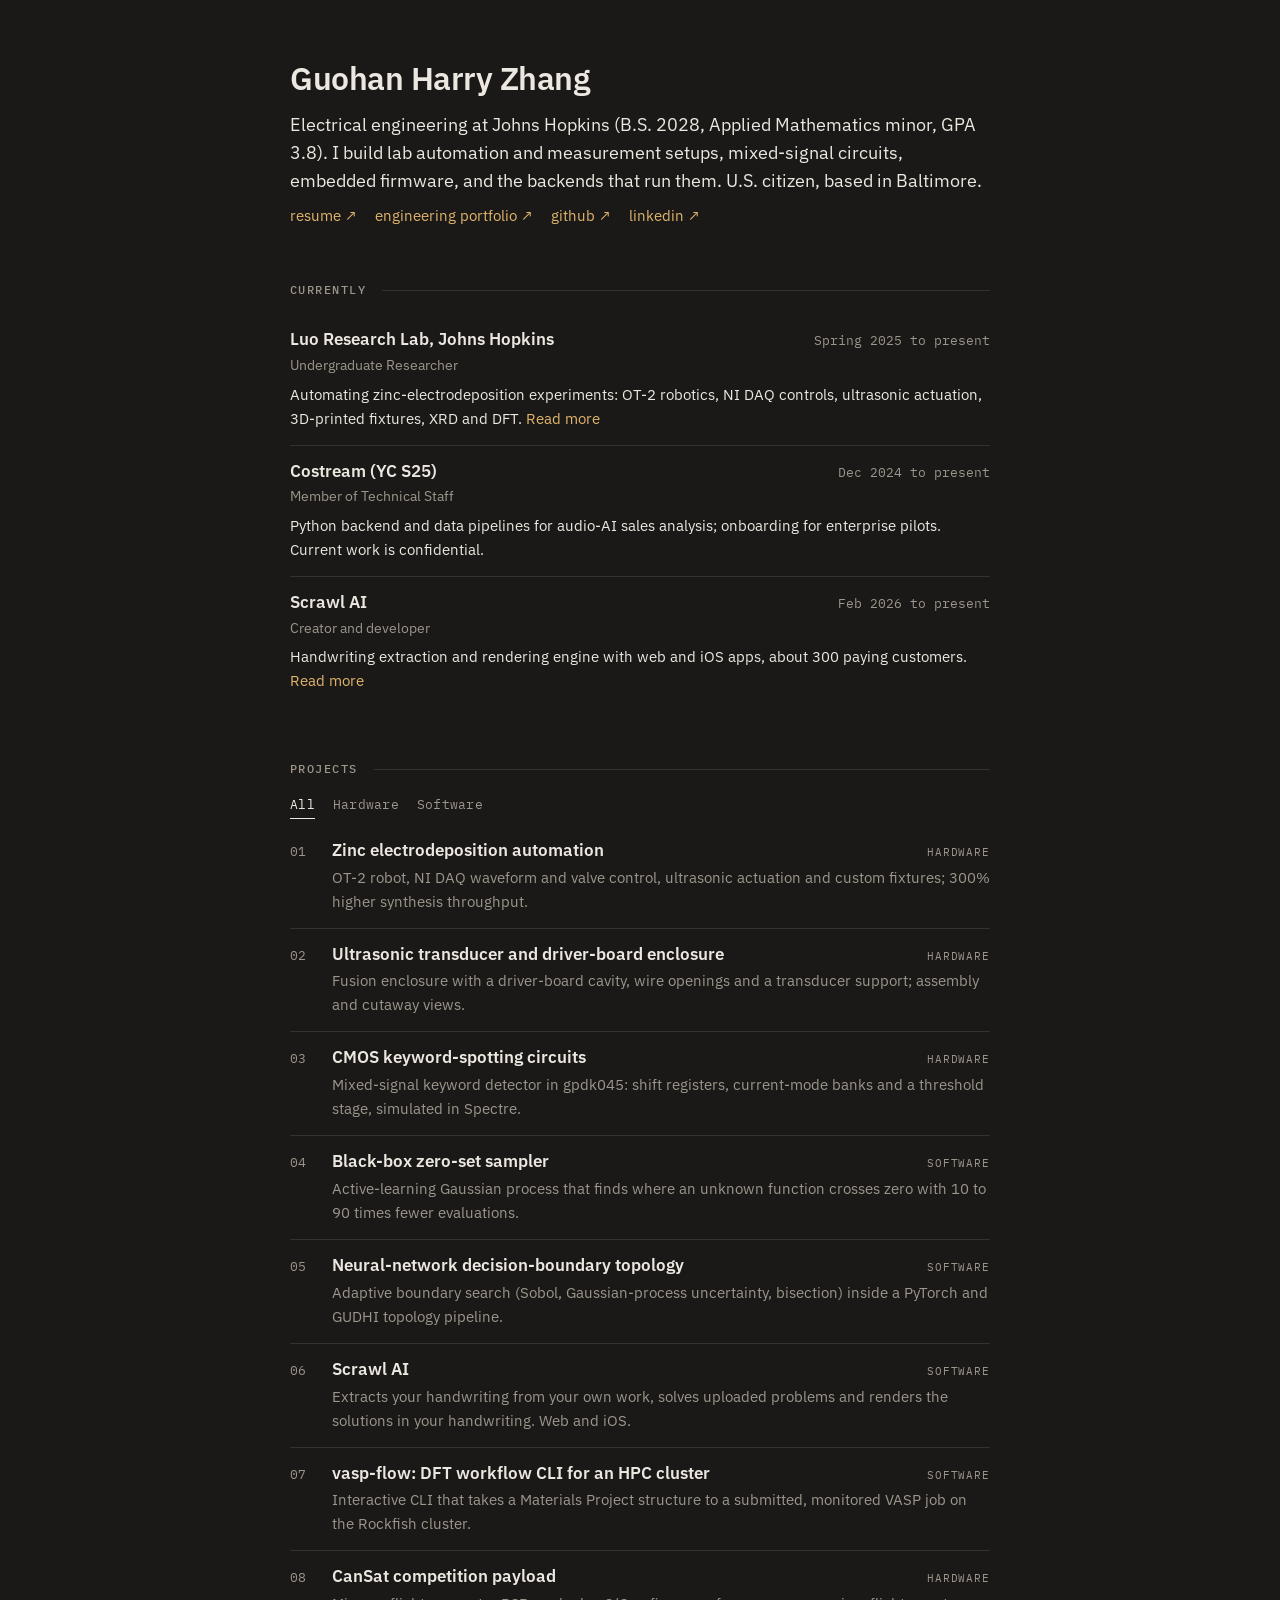
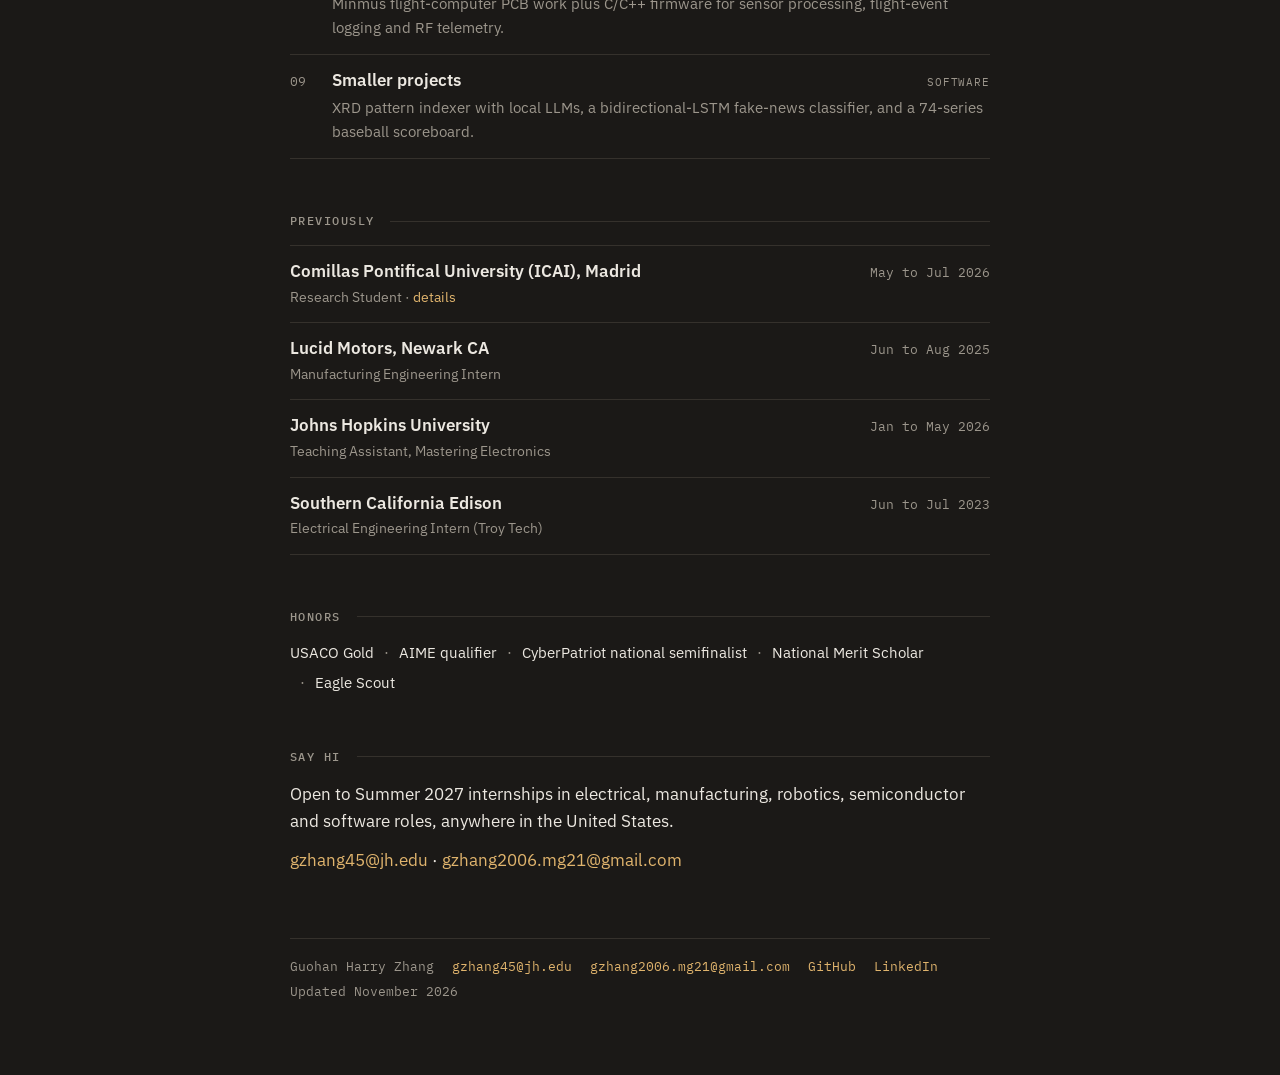
==== commit eca57849: "Remove the sidebar; back to the single-column layout Co-Authored-By: Claude Fable 5.1 <noreply@anthr" ====
--- a/index.html
+++ b/index.html
@@ -8,7 +8,7 @@
 <link rel="canonical" href="https://guohanharryzhang.github.io/">
 <link rel="preconnect" href="https://fonts.googleapis.com"><link rel="preconnect" href="https://fonts.gstatic.com" crossorigin>
 <link href="https://fonts.googleapis.com/css2?family=IBM+Plex+Sans:wght@400;500;600&family=IBM+Plex+Mono:wght@400;500&display=swap" rel="stylesheet">
-<link rel="stylesheet" href="/style.css?v=10"></head><body><div class="page"><main>
+<link rel="stylesheet" href="/style.css?v=11"></head><body><main>
 
 <header><h1>Guohan Harry Zhang</h1>
 <p class="lede">Electrical engineering at Johns Hopkins (B.S. 2028, Applied Mathematics minor, GPA 3.8). I build lab automation and measurement setups, mixed-signal circuits, embedded firmware, and the backends that run them. U.S. citizen, based in Baltimore.</p>
@@ -27,34 +27,4 @@
  document.querySelectorAll('ol.projects li').forEach(li=>li.classList.toggle('hide',f!=='all'&&li.dataset.tag!==f));}));
 </script>
 <footer><span>Guohan Harry Zhang</span><a href="mailto:gzhang45@jh.edu">gzhang45@jh.edu</a><a href="mailto:gzhang2006.mg21@gmail.com">gzhang2006.mg21@gmail.com</a><a href="https://github.com/guohanharryzhang">GitHub</a><a href="https://www.linkedin.com/in/harrygzhang/">LinkedIn</a><span>Updated November 2026</span></footer>
-</main><aside>
-<section><h2>Robot arm</h2><canvas id="arm" class="arm" width="480" height="340"></canvas><p class="small">Follows your cursor.</p></section>
-</aside>
-<script>
-(function(){
-const css=getComputedStyle(document.documentElement),acc=css.getPropertyValue('--accent').trim(),mut=css.getPropertyValue('--muted').trim(),fg=css.getPropertyValue('--fg').trim(),line=css.getPropertyValue('--line').trim();
-const cv=document.getElementById('arm'),g=cv.getContext('2d'),W=cv.width,H=cv.height,BX=W/2,BY=H-46,L1=150,L2=125;
-let tx=BX+90,ty=BY-170,a1=-Math.PI/2,a2=0.9,grip=1,last=0,seen=false;
-function lerpA(a,b,k){let d=b-a;while(d>Math.PI)d-=2*Math.PI;while(d<-Math.PI)d+=2*Math.PI;return a+d*k;}
-function ik(x,y){let dx=x-BX,dy=y-BY,d=Math.hypot(dx,dy);const mn=Math.abs(L1-L2)+2,mx=L1+L2-2,cl=Math.min(mx,Math.max(mn,d));dx*=cl/d;dy*=cl/d;
-let c=(cl*cl-L1*L1-L2*L2)/(2*L1*L2);c=Math.max(-1,Math.min(1,c));const e=Math.acos(c)*(dx<0?1:-1);const b=Math.atan2(dy,dx)-Math.atan2(L2*Math.sin(e),L1+L2*Math.cos(e));return[b,e,d<=mx];}
-function frame(t){if(!seen||t-last>5000){const u=t/1000;tx=BX+Math.sin(u*.45)*170;ty=BY-150+Math.sin(u*.9)*70;}
-const[b,e,reach]=ik(tx,ty);a1=lerpA(a1,b,.12);a2=lerpA(a2,e,.12);grip+=((reach?0:1)-grip)*.15;
-const x1=BX+Math.cos(a1)*L1,y1=BY+Math.sin(a1)*L1,x2=x1+Math.cos(a1+a2)*L2,y2=y1+Math.sin(a1+a2)*L2;
-g.clearRect(0,0,W,H);
-g.strokeStyle=line;g.lineWidth=1;g.setLineDash([3,5]);g.beginPath();g.arc(BX,BY,L1+L2,Math.PI,2*Math.PI);g.stroke();g.setLineDash([]);
-g.fillStyle=line;g.beginPath();g.moveTo(BX-70,H-16);g.lineTo(BX+70,H-16);g.lineTo(BX+40,BY+4);g.lineTo(BX-40,BY+4);g.closePath();g.fill();
-g.lineCap='round';g.lineJoin='round';
-g.strokeStyle=mut;g.lineWidth=14;g.beginPath();g.moveTo(BX,BY);g.lineTo(x1,y1);g.stroke();
-g.strokeStyle=acc;g.lineWidth=10;g.beginPath();g.moveTo(x1,y1);g.lineTo(x2,y2);g.stroke();
-for(const[x,y,r]of[[BX,BY,11],[x1,y1,8]]){g.fillStyle='#1b1917';g.beginPath();g.arc(x,y,r,0,7);g.fill();g.strokeStyle=fg;g.lineWidth=2;g.stroke();}
-const h=a1+a2,o=.45+grip*.55,fl=16;g.strokeStyle=fg;g.lineWidth=3;
-for(const sgn of[-1,1]){const px=x2+Math.cos(h+sgn*Math.PI/2)*5,py=y2+Math.sin(h+sgn*Math.PI/2)*5;const qx=px+Math.cos(h+sgn*o)*fl,qy=py+Math.sin(h+sgn*o)*fl;g.beginPath();g.moveTo(x2,y2);g.lineTo(px,py);g.lineTo(qx,qy);g.lineTo(qx+Math.cos(h)*6,qy+Math.sin(h)*6);g.stroke();}
-if(seen&&t-last<=5000&&reach){g.strokeStyle=acc;g.globalAlpha=.6;g.lineWidth=1.5;g.beginPath();g.arc(tx,ty,6,0,7);g.stroke();g.globalAlpha=1;}
-requestAnimationFrame(frame);}
-function aim(cx,cy){const r=cv.getBoundingClientRect(),k=W/r.width;tx=(cx-r.left)*k;ty=(cy-r.top)*k;seen=true;last=performance.now();}
-window.addEventListener('pointermove',e=>aim(e.clientX,e.clientY),{passive:true});
-cv.addEventListener('pointerdown',e=>aim(e.clientX,e.clientY));
-requestAnimationFrame(frame);
-})();
-</script></div></body></html>+</main></body></html>
--- a/style.css
+++ b/style.css
@@ -2,18 +2,6 @@
 *{box-sizing:border-box}html{-webkit-text-size-adjust:100%}
 body{margin:0;background:var(--bg);color:var(--fg);font:16px/1.6 "IBM Plex Sans",-apple-system,BlinkMacSystemFont,"Segoe UI",Helvetica,Arial,sans-serif;padding:0 20px}
 main{max-width:700px;margin:0 auto;padding:60px 0 72px}
-.page{max-width:700px;margin:0 auto}
-@media(min-width:1180px){.page{max-width:1020px;display:grid;grid-template-columns:700px 240px;column-gap:80px;align-items:start}.page main{max-width:none;margin:0;grid-column:1}.page aside{grid-column:2;position:sticky;top:60px;padding-top:60px}}
-aside{font-size:14px;color:var(--muted)}
-aside h2{margin:0 0 12px}aside section{margin:0 0 36px}
-aside p{margin:0 0 8px}aside ul{margin:0;padding:0;list-style:none}aside li{margin:0 0 6px}
-aside a{color:var(--fg)}aside a:hover{color:var(--accent)}
-aside img{display:block;width:100%;height:auto;border:1px solid var(--line);border-radius:3px}
-aside figure{margin:0}aside figcaption{font-size:12px;margin-top:6px}
-aside .clock{font:500 22px/1.2 "IBM Plex Mono",ui-monospace,monospace;color:var(--fg);margin:0 0 4px;font-variant-numeric:tabular-nums}
-aside .small{font-size:12px;margin:0 0 6px}
-aside canvas{display:block;width:100%;height:auto;border:1px solid var(--line);border-radius:3px;background:var(--soft);margin:0 0 8px}aside canvas.arm{touch-action:none;margin:0}
-@media(max-width:1179px){aside{display:none}}
 a{color:var(--accent);text-decoration:none}a:hover{text-decoration:underline;text-underline-offset:3px}
 h1{font-size:32px;font-weight:600;line-height:1.15;margin:0 0 6px;letter-spacing:-.015em}
 h2{display:flex;align-items:center;gap:16px;font:500 12px/1 "IBM Plex Mono",ui-monospace,SFMono-Regular,Menlo,monospace;letter-spacing:.12em;text-transform:uppercase;color:var(--muted);margin:56px 0 18px}
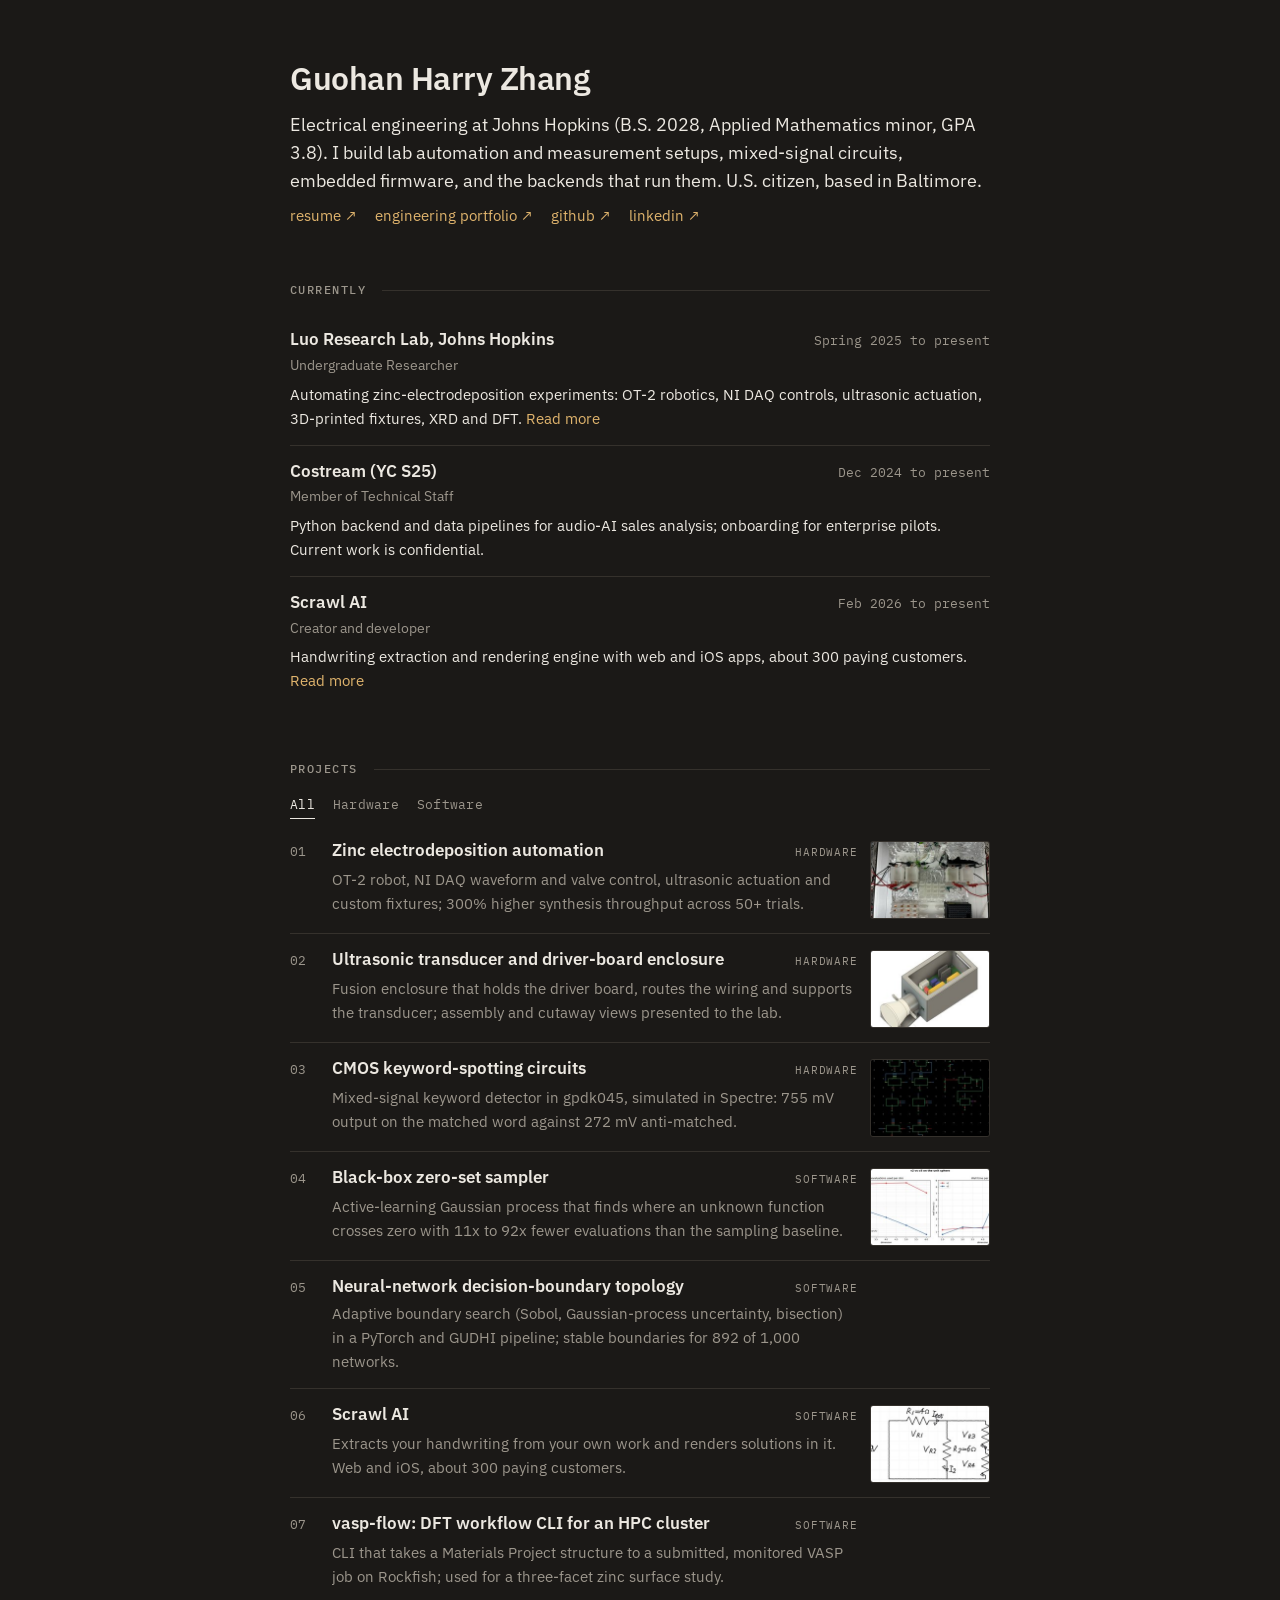
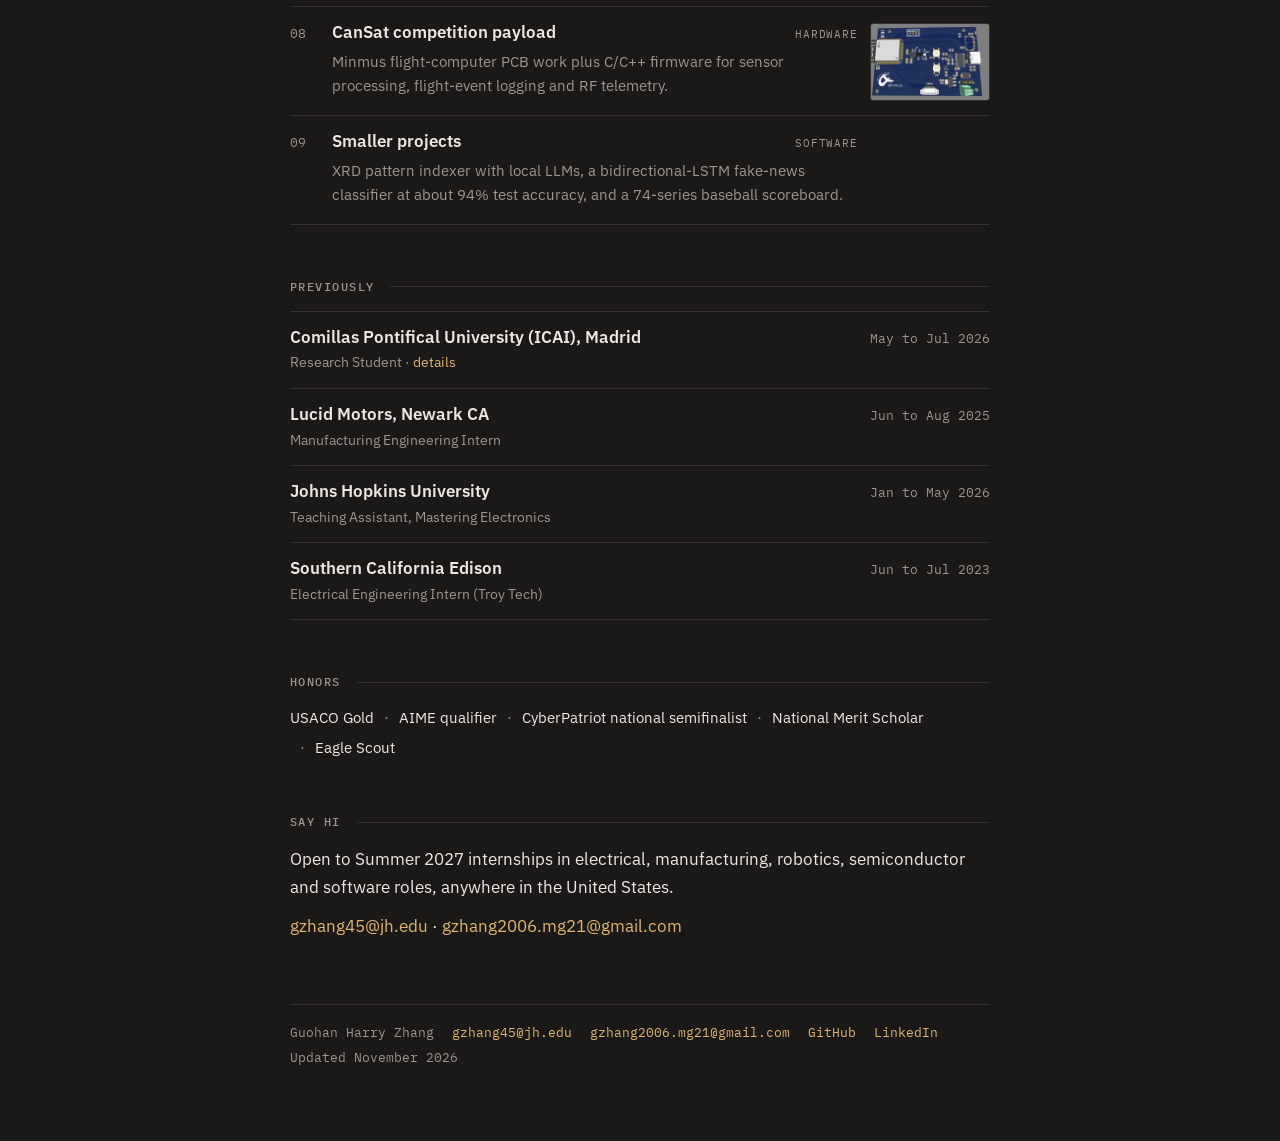
==== commit 92218e08: "Project list: thumbnails from existing figures, one-liners state results Co-Authored-By: Claude Fabl" ====
--- a/index.html
+++ b/index.html
@@ -8,7 +8,7 @@
 <link rel="canonical" href="https://guohanharryzhang.github.io/">
 <link rel="preconnect" href="https://fonts.googleapis.com"><link rel="preconnect" href="https://fonts.gstatic.com" crossorigin>
 <link href="https://fonts.googleapis.com/css2?family=IBM+Plex+Sans:wght@400;500;600&family=IBM+Plex+Mono:wght@400;500&display=swap" rel="stylesheet">
-<link rel="stylesheet" href="/style.css?v=11"></head><body><main>
+<link rel="stylesheet" href="/style.css?v=12"></head><body><main>
 
 <header><h1>Guohan Harry Zhang</h1>
 <p class="lede">Electrical engineering at Johns Hopkins (B.S. 2028, Applied Mathematics minor, GPA 3.8). I build lab automation and measurement setups, mixed-signal circuits, embedded firmware, and the backends that run them. U.S. citizen, based in Baltimore.</p>
@@ -16,7 +16,7 @@
 <h2>Currently</h2><div class="row"><h3>Luo Research Lab, Johns Hopkins</h3><span class="when">Spring 2025 to present</span><span class="role">Undergraduate Researcher</span><p class="desc">Automating zinc-electrodeposition experiments: OT-2 robotics, NI DAQ controls, ultrasonic actuation, 3D-printed fixtures, XRD and DFT. <a href=/work/zinc-electrodeposition-automation/>Read more</a></p></div><div class="row"><h3>Costream (YC S25)</h3><span class="when">Dec 2024 to present</span><span class="role">Member of Technical Staff</span><p class="desc">Python backend and data pipelines for audio-AI sales analysis; onboarding for enterprise pilots. Current work is confidential.</p></div><div class="row"><h3>Scrawl AI</h3><span class="when">Feb 2026 to present</span><span class="role">Creator and developer</span><p class="desc">Handwriting extraction and rendering engine with web and iOS apps, about 300 paying customers. <a href=/work/scrawl-ai/>Read more</a></p></div>
 <h2>Projects</h2>
 <div class="filters" role="group" aria-label="Filter projects"><button aria-pressed="true" data-f="all">All</button><button aria-pressed="false" data-f="hardware">Hardware</button><button aria-pressed="false" data-f="software">Software</button></div>
-<ol class="projects"><li data-tag="hardware"><h3><a href="/work/zinc-electrodeposition-automation/">Zinc electrodeposition automation</a></h3><span class="tag">hardware</span><p class="one">OT-2 robot, NI DAQ waveform and valve control, ultrasonic actuation and custom fixtures; 300% higher synthesis throughput.</p></li><li data-tag="hardware"><h3><a href="/work/ultrasonic-transducer-enclosure/">Ultrasonic transducer and driver-board enclosure</a></h3><span class="tag">hardware</span><p class="one">Fusion enclosure with a driver-board cavity, wire openings and a transducer support; assembly and cutaway views.</p></li><li data-tag="hardware"><h3><a href="/work/cmos-keyword-spotting/">CMOS keyword-spotting circuits</a></h3><span class="tag">hardware</span><p class="one">Mixed-signal keyword detector in gpdk045: shift registers, current-mode banks and a threshold stage, simulated in Spectre.</p></li><li data-tag="software"><h3><a href="/work/zero-set-finder/">Black-box zero-set sampler</a></h3><span class="tag">software</span><p class="one">Active-learning Gaussian process that finds where an unknown function crosses zero with 10 to 90 times fewer evaluations.</p></li><li data-tag="software"><h3><a href="/work/neural-network-topology/">Neural-network decision-boundary topology</a></h3><span class="tag">software</span><p class="one">Adaptive boundary search (Sobol, Gaussian-process uncertainty, bisection) inside a PyTorch and GUDHI topology pipeline.</p></li><li data-tag="software"><h3><a href="/work/scrawl-ai/">Scrawl AI</a></h3><span class="tag">software</span><p class="one">Extracts your handwriting from your own work, solves uploaded problems and renders the solutions in your handwriting. Web and iOS.</p></li><li data-tag="software"><h3><a href="/work/vasp-flow/">vasp-flow: DFT workflow CLI for an HPC cluster</a></h3><span class="tag">software</span><p class="one">Interactive CLI that takes a Materials Project structure to a submitted, monitored VASP job on the Rockfish cluster.</p></li><li data-tag="hardware"><h3><a href="/work/cansat-payload/">CanSat competition payload</a></h3><span class="tag">hardware</span><p class="one">Minmus flight-computer PCB work plus C/C++ firmware for sensor processing, flight-event logging and RF telemetry.</p></li><li data-tag="software"><h3><a href="/work/smaller-projects/">Smaller projects</a></h3><span class="tag">software</span><p class="one">XRD pattern indexer with local LLMs, a bidirectional-LSTM fake-news classifier, and a 74-series baseball scoreboard.</p></li></ol>
+<ol class="projects"><li data-tag="hardware"><h3><a href="/work/zinc-electrodeposition-automation/">Zinc electrodeposition automation</a></h3><span class="tag">hardware</span><p class="one">OT-2 robot, NI DAQ waveform and valve control, ultrasonic actuation and custom fixtures; 300% higher synthesis throughput across 50+ trials.</p><a class="thumb" href="/work/zinc-electrodeposition-automation/" tabindex="-1" aria-hidden="true"><img src="/assets/thumbs/zinc.jpg" alt="" width="240" height="156" loading="lazy"></a></li><li data-tag="hardware"><h3><a href="/work/ultrasonic-transducer-enclosure/">Ultrasonic transducer and driver-board enclosure</a></h3><span class="tag">hardware</span><p class="one">Fusion enclosure that holds the driver board, routes the wiring and supports the transducer; assembly and cutaway views presented to the lab.</p><a class="thumb" href="/work/ultrasonic-transducer-enclosure/" tabindex="-1" aria-hidden="true"><img src="/assets/thumbs/enclosure.jpg" alt="" width="240" height="156" loading="lazy"></a></li><li data-tag="hardware"><h3><a href="/work/cmos-keyword-spotting/">CMOS keyword-spotting circuits</a></h3><span class="tag">hardware</span><p class="one">Mixed-signal keyword detector in gpdk045, simulated in Spectre: 755 mV output on the matched word against 272 mV anti-matched.</p><a class="thumb" href="/work/cmos-keyword-spotting/" tabindex="-1" aria-hidden="true"><img src="/assets/thumbs/cmos.jpg" alt="" width="240" height="156" loading="lazy"></a></li><li data-tag="software"><h3><a href="/work/zero-set-finder/">Black-box zero-set sampler</a></h3><span class="tag">software</span><p class="one">Active-learning Gaussian process that finds where an unknown function crosses zero with 11x to 92x fewer evaluations than the sampling baseline.</p><a class="thumb" href="/work/zero-set-finder/" tabindex="-1" aria-hidden="true"><img src="/assets/thumbs/zeroset.jpg" alt="" width="240" height="156" loading="lazy"></a></li><li data-tag="software"><h3><a href="/work/neural-network-topology/">Neural-network decision-boundary topology</a></h3><span class="tag">software</span><p class="one">Adaptive boundary search (Sobol, Gaussian-process uncertainty, bisection) in a PyTorch and GUDHI pipeline; stable boundaries for 892 of 1,000 networks.</p><span class="thumb"></span></li><li data-tag="software"><h3><a href="/work/scrawl-ai/">Scrawl AI</a></h3><span class="tag">software</span><p class="one">Extracts your handwriting from your own work and renders solutions in it. Web and iOS, about 300 paying customers.</p><a class="thumb" href="/work/scrawl-ai/" tabindex="-1" aria-hidden="true"><img src="/assets/thumbs/scrawl.jpg" alt="" width="240" height="156" loading="lazy"></a></li><li data-tag="software"><h3><a href="/work/vasp-flow/">vasp-flow: DFT workflow CLI for an HPC cluster</a></h3><span class="tag">software</span><p class="one">CLI that takes a Materials Project structure to a submitted, monitored VASP job on Rockfish; used for a three-facet zinc surface study.</p><span class="thumb"></span></li><li data-tag="hardware"><h3><a href="/work/cansat-payload/">CanSat competition payload</a></h3><span class="tag">hardware</span><p class="one">Minmus flight-computer PCB work plus C/C++ firmware for sensor processing, flight-event logging and RF telemetry.</p><a class="thumb" href="/work/cansat-payload/" tabindex="-1" aria-hidden="true"><img src="/assets/thumbs/cansat.jpg" alt="" width="240" height="156" loading="lazy"></a></li><li data-tag="software"><h3><a href="/work/smaller-projects/">Smaller projects</a></h3><span class="tag">software</span><p class="one">XRD pattern indexer with local LLMs, a bidirectional-LSTM fake-news classifier at about 94% test accuracy, and a 74-series baseball scoreboard.</p><span class="thumb"></span></li></ol>
 <h2>Previously</h2><div class="row"><h3>Comillas Pontifical University (ICAI), Madrid</h3><span class="when">May to Jul 2026</span><span class="role">Research Student · <a href=/work/neural-network-topology/>details</a></span></div><div class="row"><h3>Lucid Motors, Newark CA</h3><span class="when">Jun to Aug 2025</span><span class="role">Manufacturing Engineering Intern</span></div><div class="row"><h3>Johns Hopkins University</h3><span class="when">Jan to May 2026</span><span class="role">Teaching Assistant, Mastering Electronics</span></div><div class="row"><h3>Southern California Edison</h3><span class="when">Jun to Jul 2023</span><span class="role">Electrical Engineering Intern (Troy Tech)</span></div>
 <h2>Honors</h2><ul class="honors"><li>USACO Gold</li><li>AIME qualifier</li><li>CyberPatriot national semifinalist</li><li>National Merit Scholar</li><li>Eagle Scout</li></ul>
 <h2>Say hi</h2><p class="contact">Open to Summer 2027 internships in electrical, manufacturing, robotics, semiconductor and software roles, anywhere in the United States.</p>
--- a/style.css
+++ b/style.css
@@ -19,10 +19,11 @@
 .row .role{color:var(--muted);font-size:14px;grid-column:1/-1}
 .row .desc{grid-column:1/-1;font-size:15px;margin:4px 0 0}
 ol.projects{list-style:none;padding:0;margin:0;counter-reset:p}
-ol.projects li{display:grid;grid-template-columns:30px 1fr auto;gap:3px 12px;padding:14px 0;border-top:1px solid var(--line);counter-increment:p}
+ol.projects li{display:grid;grid-template-columns:30px 1fr auto 120px;gap:3px 12px;padding:14px 0;align-items:start;border-top:1px solid var(--line);counter-increment:p}
 ol.projects li:first-child{border-top:0}ol.projects li:last-child{border-bottom:1px solid var(--line)}
 ol.projects li::before{content:counter(p,decimal-leading-zero);color:var(--muted);font:13px/1.6 "IBM Plex Mono",ui-monospace,SFMono-Regular,Menlo,monospace;padding-top:3px}
-ol.projects .one{grid-column:2/-1;font-size:15px;color:var(--muted);margin:0}
+ol.projects .one{grid-column:2/4;font-size:15px;color:var(--muted);margin:0}
+ol.projects .thumb{grid-column:4;grid-row:1/3;display:block;width:120px;height:78px;margin-top:2px}ol.projects .thumb img{display:block;width:100%;height:100%;object-fit:cover;border:1px solid var(--line);border-radius:3px;background:var(--figbg)}a.thumb:hover img{border-color:var(--accent)}
 .tag{font:11px/1.6 "IBM Plex Mono",ui-monospace,SFMono-Regular,Menlo,monospace;letter-spacing:.08em;text-transform:uppercase;color:var(--muted);padding-top:5px;white-space:nowrap}
 .filters{display:flex;gap:18px;margin:0 0 6px;font:13px/1.6 "IBM Plex Mono",ui-monospace,SFMono-Regular,Menlo,monospace}
 .filters button{font:inherit;background:none;color:var(--muted);border:0;border-bottom:1px solid transparent;padding:2px 0;cursor:pointer;letter-spacing:.02em}
@@ -42,4 +43,4 @@
 figcaption{font-size:13px;color:var(--muted);margin-top:8px}
 .tools{font-size:14px;color:var(--muted)}
 footer{margin-top:64px;padding-top:18px;border-top:1px solid var(--line);font:13px/1.6 "IBM Plex Mono",ui-monospace,SFMono-Regular,Menlo,monospace;color:var(--muted);display:flex;flex-wrap:wrap;gap:4px 18px}
-@media(max-width:600px){h1{font-size:26px}.row{grid-template-columns:1fr}.row .when{white-space:normal}ol.projects li{grid-template-columns:30px 1fr}.tag{grid-column:2;padding-top:0}}
+@media(max-width:600px){h1{font-size:26px}.row{grid-template-columns:1fr}.row .when{white-space:normal}ol.projects li{grid-template-columns:30px 1fr 84px}ol.projects .one{grid-column:2/-1}ol.projects .thumb{grid-column:3;grid-row:1/3;width:84px;height:56px}.tag{grid-column:2;padding-top:0}}
